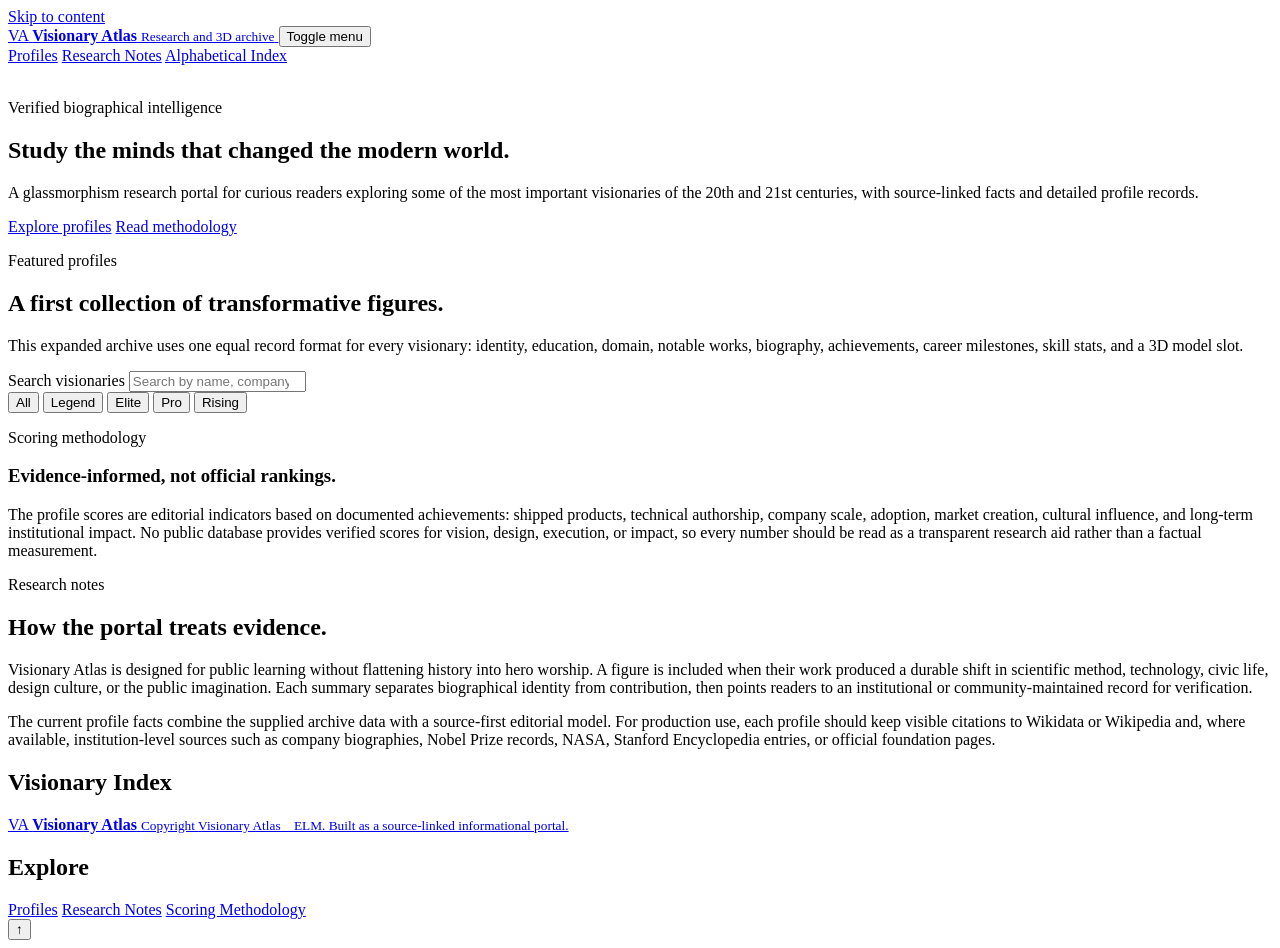
==== index.html @ 813442f9 "Create index.html" ====
<!DOCTYPE html>
<html lang="en">
<head>
  <meta charset="UTF-8">
  <meta name="viewport" content="width=device-width, initial-scale=1.0">
  <title>Visionary Atlas | 20th and 21st Century Visionaries</title>
  <meta
    name="description"
    content="Visionary Atlas is a modern research portal with verified profiles, source links, and 3D model support for influential visionaries of the 20th and 21st centuries."
  >
  <meta name="keywords" content="visionaries, history, research portal, 3D models, GLB, GLTF, Wikipedia, Wikidata, Nobel Prize">
  <meta property="og:title" content="Visionary Atlas">
  <meta property="og:description" content="A premium, source-linked portal for studying modern visionaries through concise research profiles and verified records.">
  <meta property="og:type" content="website">
  <meta name="theme-color" content="#09111f">
  <link rel="preconnect" href="https://fonts.googleapis.com">
  <link rel="preconnect" href="https://fonts.gstatic.com" crossorigin>
  <link href="https://fonts.googleapis.com/css2?family=Inter:wght@400;500;600;700;800&family=Newsreader:opsz,wght@6..72,500;6..72,650&display=swap" rel="stylesheet">
  <link rel="stylesheet" href="styles.css">
  <script type="module" src="https://unpkg.com/@google/model-viewer/dist/model-viewer.min.js"></script>
</head>
<body>
  <a class="skip-link" href="#main-content">Skip to content</a>

  <header class="site-header" id="top">
    <nav class="nav-shell" aria-label="Primary navigation">
      <a class="brand" href="#top" aria-label="Visionary Atlas home">
        <span class="brand-mark" aria-hidden="true">VA</span>
        <span>
          <strong>Visionary Atlas</strong>
          <small>Research and 3D archive</small>
        </span>
      </a>

      <button class="menu-toggle" type="button" aria-expanded="false" aria-controls="primary-menu">
        <span class="menu-toggle__bar"></span>
        <span class="menu-toggle__bar"></span>
        <span class="sr-only">Toggle menu</span>
      </button>

      <div class="primary-menu" id="primary-menu">
        <a href="#profiles">Profiles</a>
        <a href="#research">Research Notes</a>
        <a href="#visionary-index">Alphabetical Index</a>
      </div>
    </nav>
  </header>

  <main id="main-content">
    <section class="hero section-pad" aria-labelledby="hero-title">
      <div class="hero__media" aria-hidden="true">
        <div class="hero-orbit hero-orbit--one"></div>
        <div class="hero-orbit hero-orbit--two"></div>
        <div class="hero-panel">
          <div class="scan-grid"></div>
          <img src="https://commons.wikimedia.org/wiki/Special:FilePath/Albert_Einstein_Head.jpg?width=900" alt="">
        </div>
      </div>

      <div class="hero__content">
        <p class="eyebrow">Verified biographical intelligence</p>
        <h1 id="hero-title">Study the minds that changed the modern world.</h1>
        <p class="hero-lede">
          A glassmorphism research portal for curious readers exploring some of the most important visionaries of the 20th and 21st centuries, with source-linked facts and detailed profile records.
        </p>
        <div class="hero-actions">
          <a class="button button--primary" href="#profiles">Explore profiles</a>
          <a class="button button--ghost" href="#research">Read methodology</a>
        </div>
      </div>

      <!--<dl class="hero-stats" aria-label="Portal highlights">
        <div>
          <dt data-count="50">0</dt>
          <dd>curated profiles</dd>
        </div>
        <div>
          <dt data-count="6">0</dt>
          <dd>source families</dd>
        </div>
        <div>
          <dt>GLB</dt>
          <dd>model support</dd>
        </div>
      </dl>-->
    </section>

    <section class="section-pad" id="profiles" aria-labelledby="profiles-title">
      <div class="section-heading">
        <p class="eyebrow">Featured profiles</p>
        <h2 id="profiles-title">A first collection of transformative figures.</h2>
        <p>
          This expanded archive uses one equal record format for every visionary: identity, education, domain, notable works, biography, achievements, career milestones, skill stats, and a 3D model slot.
        </p>
      </div>

      <div id="score-methodology-title" class="archive-toolbar" aria-label="Profile filters">
        <label class="search-field">
          <span class="sr-only">Search visionaries</span>
          <input id="profile-search" type="search" placeholder="Search by name, company, domain, country, or tags">
        </label>
        <div class="filter-group" aria-label="Tier filter">
          <button class="filter-pill is-active" type="button" data-tier="all">All</button>
          <button class="filter-pill" type="button" data-tier="legend">Legend</button>
          <button class="filter-pill" type="button" data-tier="elite">Elite</button>
          <button class="filter-pill" type="button" data-tier="pro">Pro</button>
          <button class="filter-pill" type="button" data-tier="rising">Rising</button>
        </div>
      </div>

      <aside class="score-methodology" aria-labelledby="score-methodology-title">
        <div>
          <p class="eyebrow">Scoring methodology</p>
          <h3 >Evidence-informed, not official rankings.</h3>
        </div>
        <p>
          The profile scores are editorial indicators based on documented achievements: shipped products, technical authorship, company scale, adoption, market creation, cultural influence, and long-term institutional impact. No public database provides verified scores for vision, design, execution, or impact, so every number should be read as a transparent research aid rather than a factual measurement.
        </p>
      </aside>

      <div class="profile-grid" id="profile-grid" aria-live="polite"></div>

      <div class="profile-dialog" id="profile-dialog" role="dialog" aria-modal="true" aria-labelledby="dialog-title" hidden>
        <button class="dialog-close" type="button" aria-label="Close profile details">&times;</button>
        <div class="dialog-content" id="dialog-content"></div>
      </div>

      <template id="profile-card-template">
        <article class="profile-card">
          <div class="model-frame">
            <model-viewer camera-controls auto-rotate shadow-intensity="0.8"></model-viewer>
            <div class="model-fallback model-fallback--generated" aria-hidden="true"></div>
          </div>
          <div class="profile-card__body">
            <div class="profile-card__topline">
              <span class="profile-flag"></span>
              <span class="profile-tier"></span>
              <span class="profile-rating"></span>
            </div>
            <p class="profile-meta"></p>
            <h3></h3>
            <p class="profile-summary"></p>
            <dl class="mini-facts"></dl>
            <button class="details-button" type="button">View full record</button>
          </div>
        </article>
      </template>

      <p class="empty-state" id="empty-state" hidden>No matching visionaries found.</p>
      </div>
    </section>

    <section class="section-pad article-band" id="research" aria-labelledby="research-title">
      <article class="research-article">
        <p class="eyebrow">Research notes</p>
        <h2 id="research-title">How the portal treats evidence.</h2>
        <p>
          Visionary Atlas is designed for public learning without flattening history into hero worship. A figure is included when their work produced a durable shift in scientific method, technology, civic life, design culture, or the public imagination. Each summary separates biographical identity from contribution, then points readers to an institutional or community-maintained record for verification.
        </p>
        <p>
          The current profile facts combine the supplied archive data with a source-first editorial model. For production use, each profile should keep visible citations to Wikidata or Wikipedia and, where available, institution-level sources such as company biographies, Nobel Prize records, NASA, Stanford Encyclopedia entries, or official foundation pages.
        </p>
        
      </article>
    </section>
  </main>

  <footer class="site-footer">
    <div class="footer-index" id="visionary-index" aria-labelledby="footer-index-title">
      <h2 id="footer-index-title">Visionary Index</h2>
      <div class="footer-visionary-links" id="footer-visionary-links"></div>
    </div>
    <div class="footer-bottom">
      <div class="footer-about">
        <a class="brand brand--footer" href="#top" aria-label="Visionary Atlas home">
          <span class="brand-mark" aria-hidden="true">VA</span>
          <span>
            <strong>Visionary Atlas</strong>
            <small>Copyright <span id="year"></span> Visionary Atlas _ ELM. Built as a source-linked informational portal.</small>
          </span>
        </a>
      </div>
      <div class="footer-links" aria-label="Footer quick links">
        <h2>Explore</h2>
        <a href="#profiles">Profiles</a>
        <a href="#research">Research Notes</a>
        <a href="#score-methodology-title">Scoring Methodology</a>
      </div>
      <button class="back-to-top" type="button" aria-label="Back to top">&uarr;</button>
    </div>
  </footer>

  <script src="script.js?v=footer-index-3"></script>
</body>
</html>
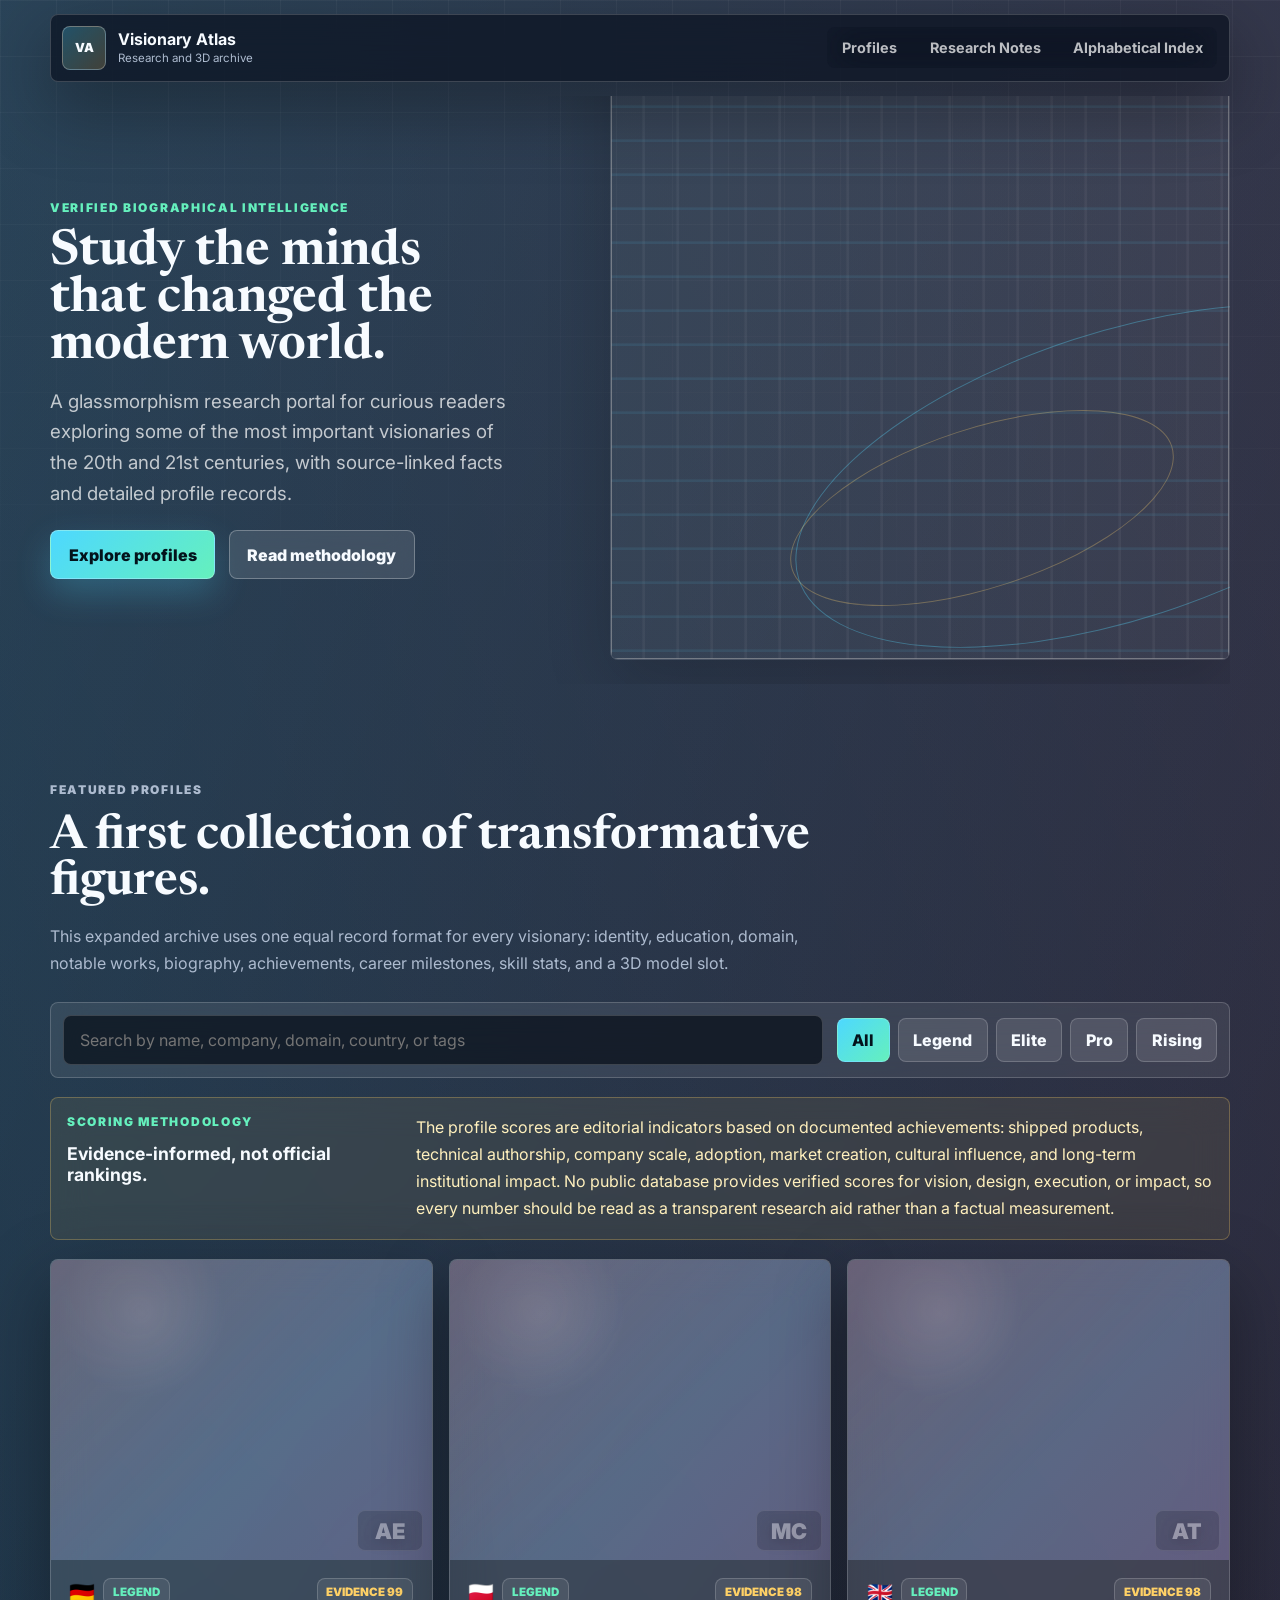
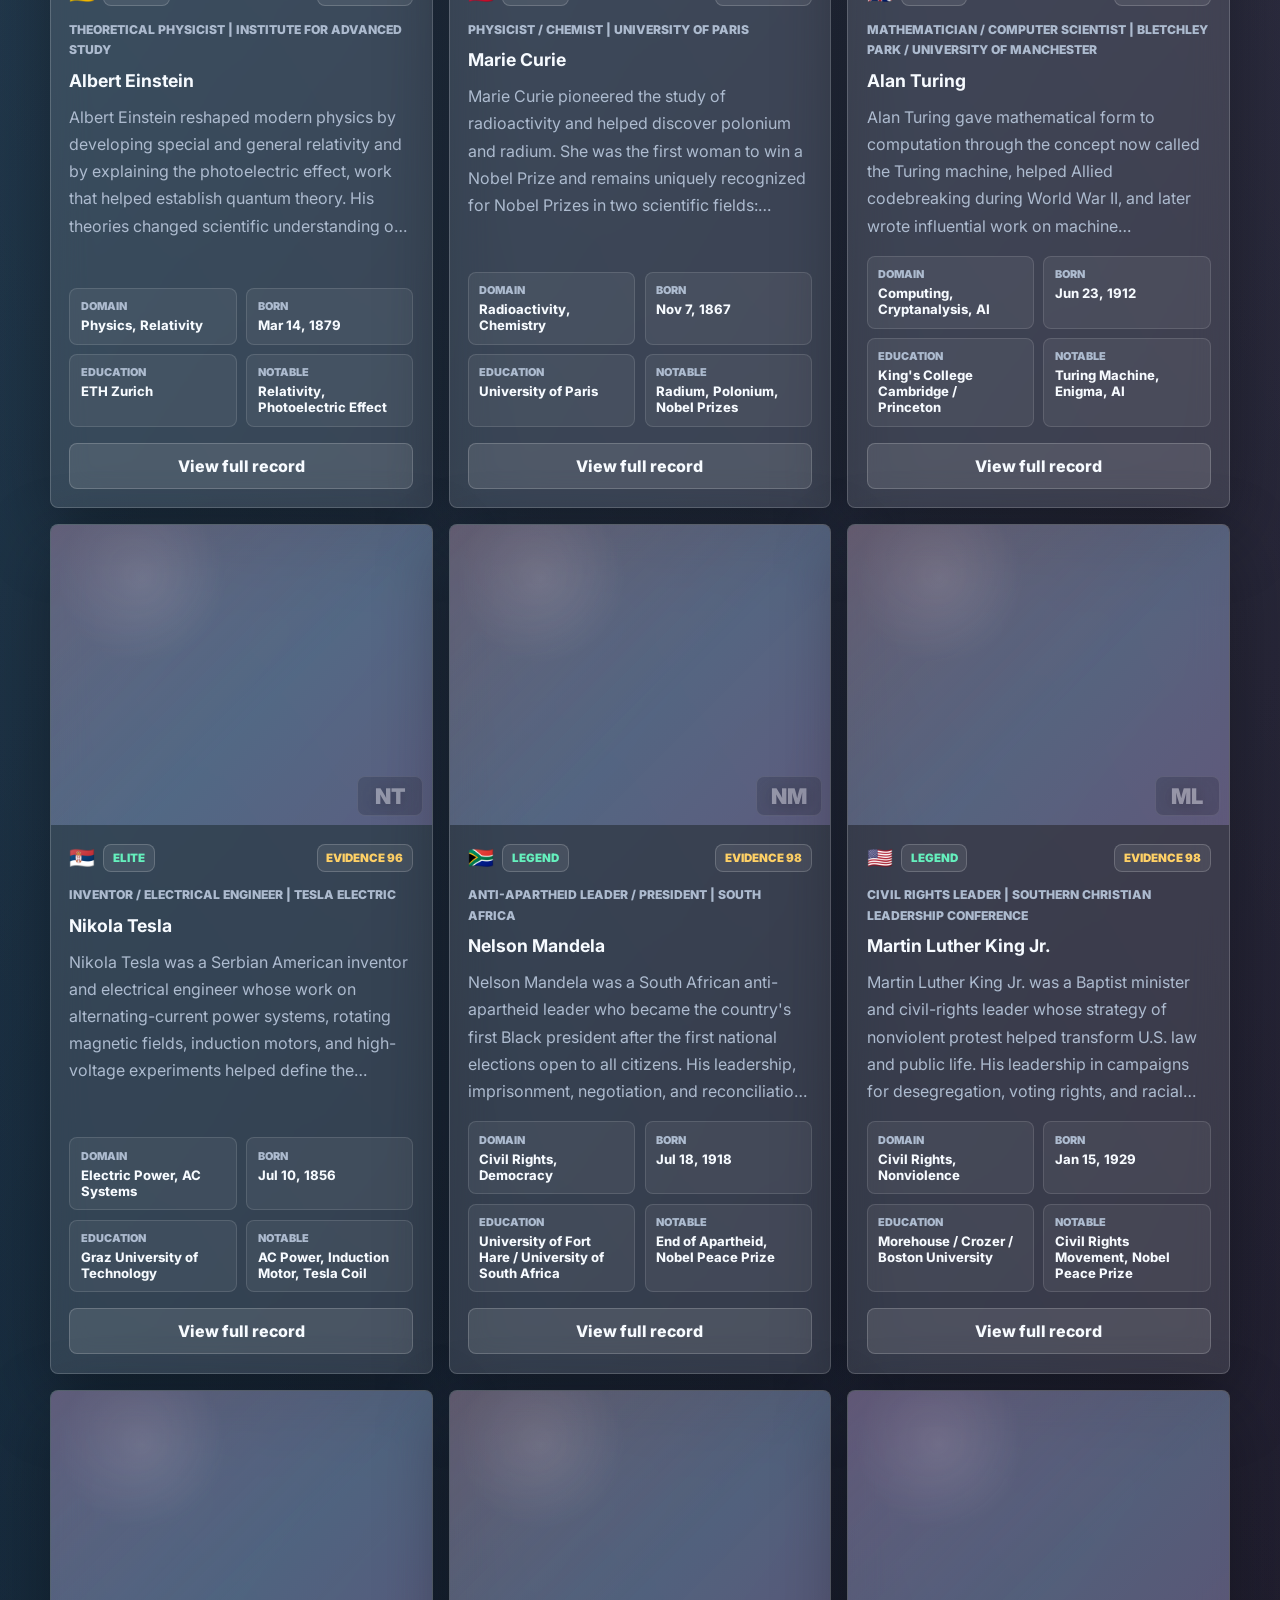
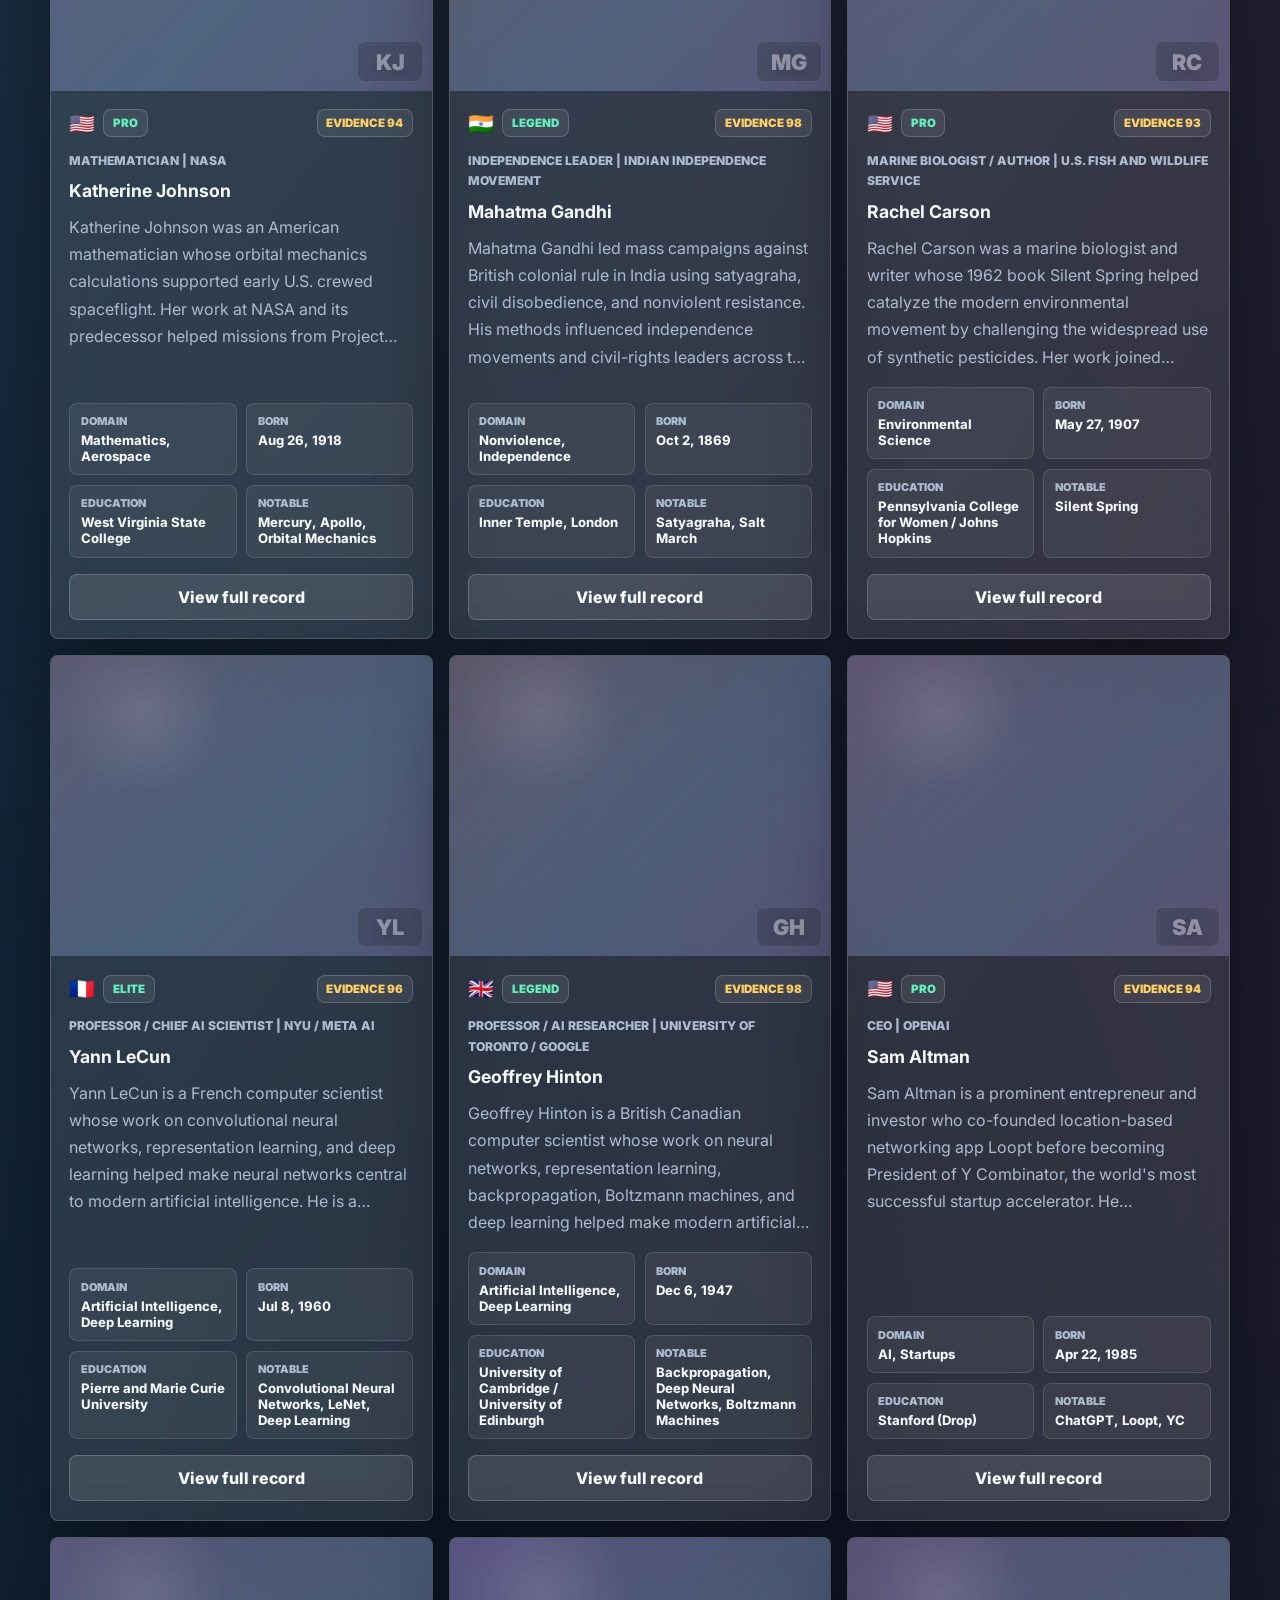
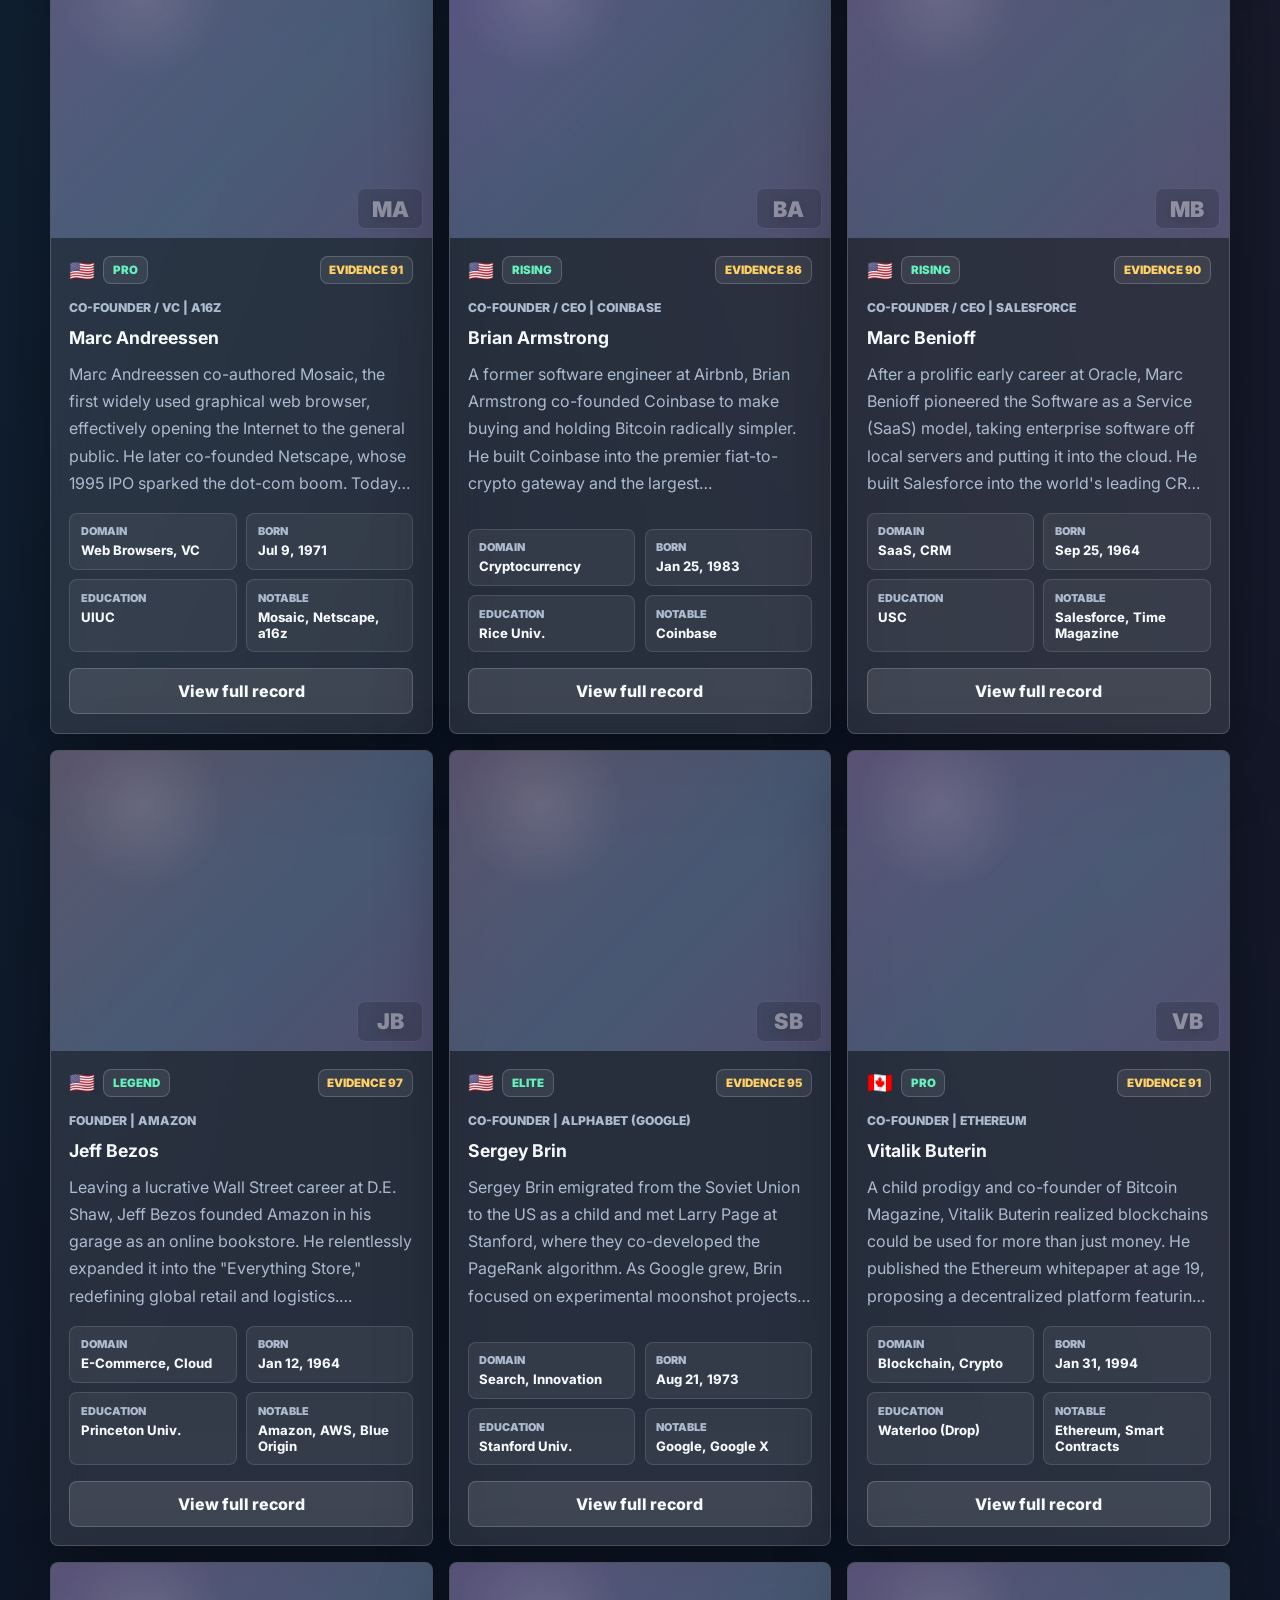
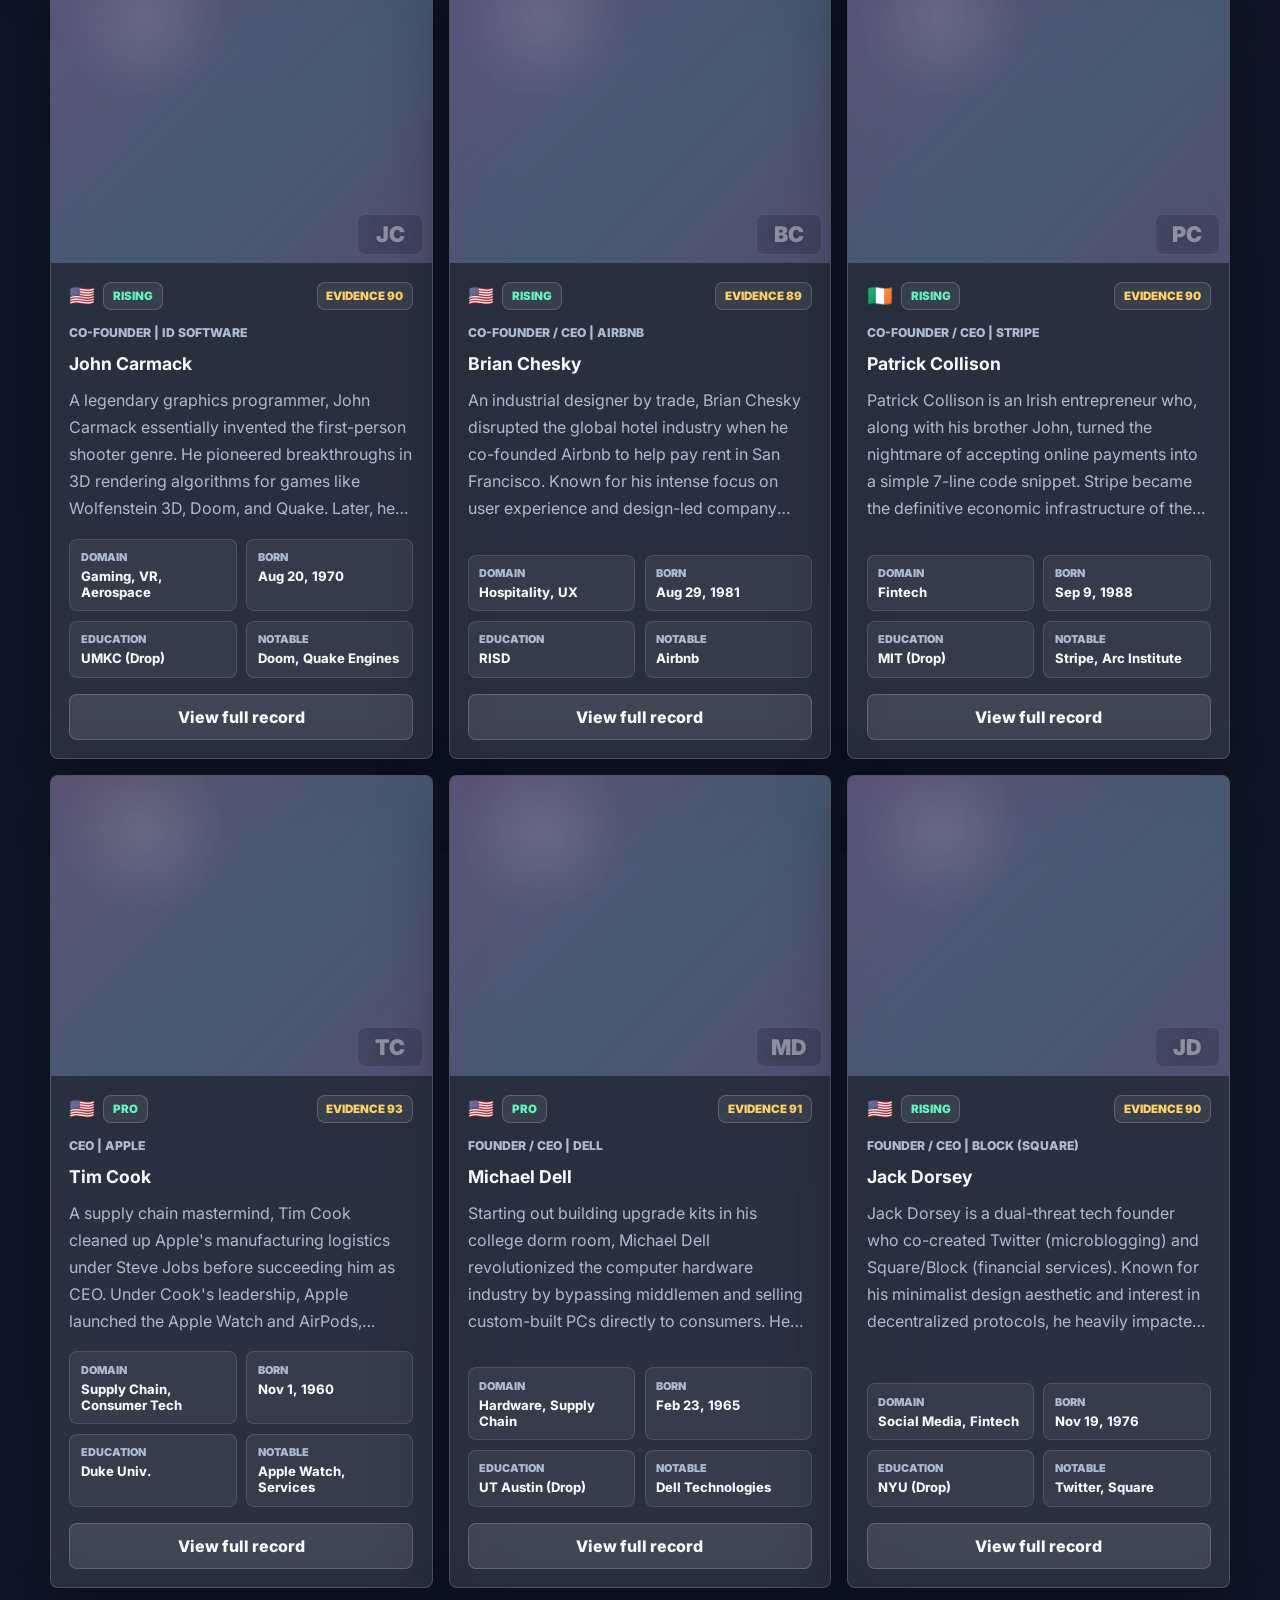
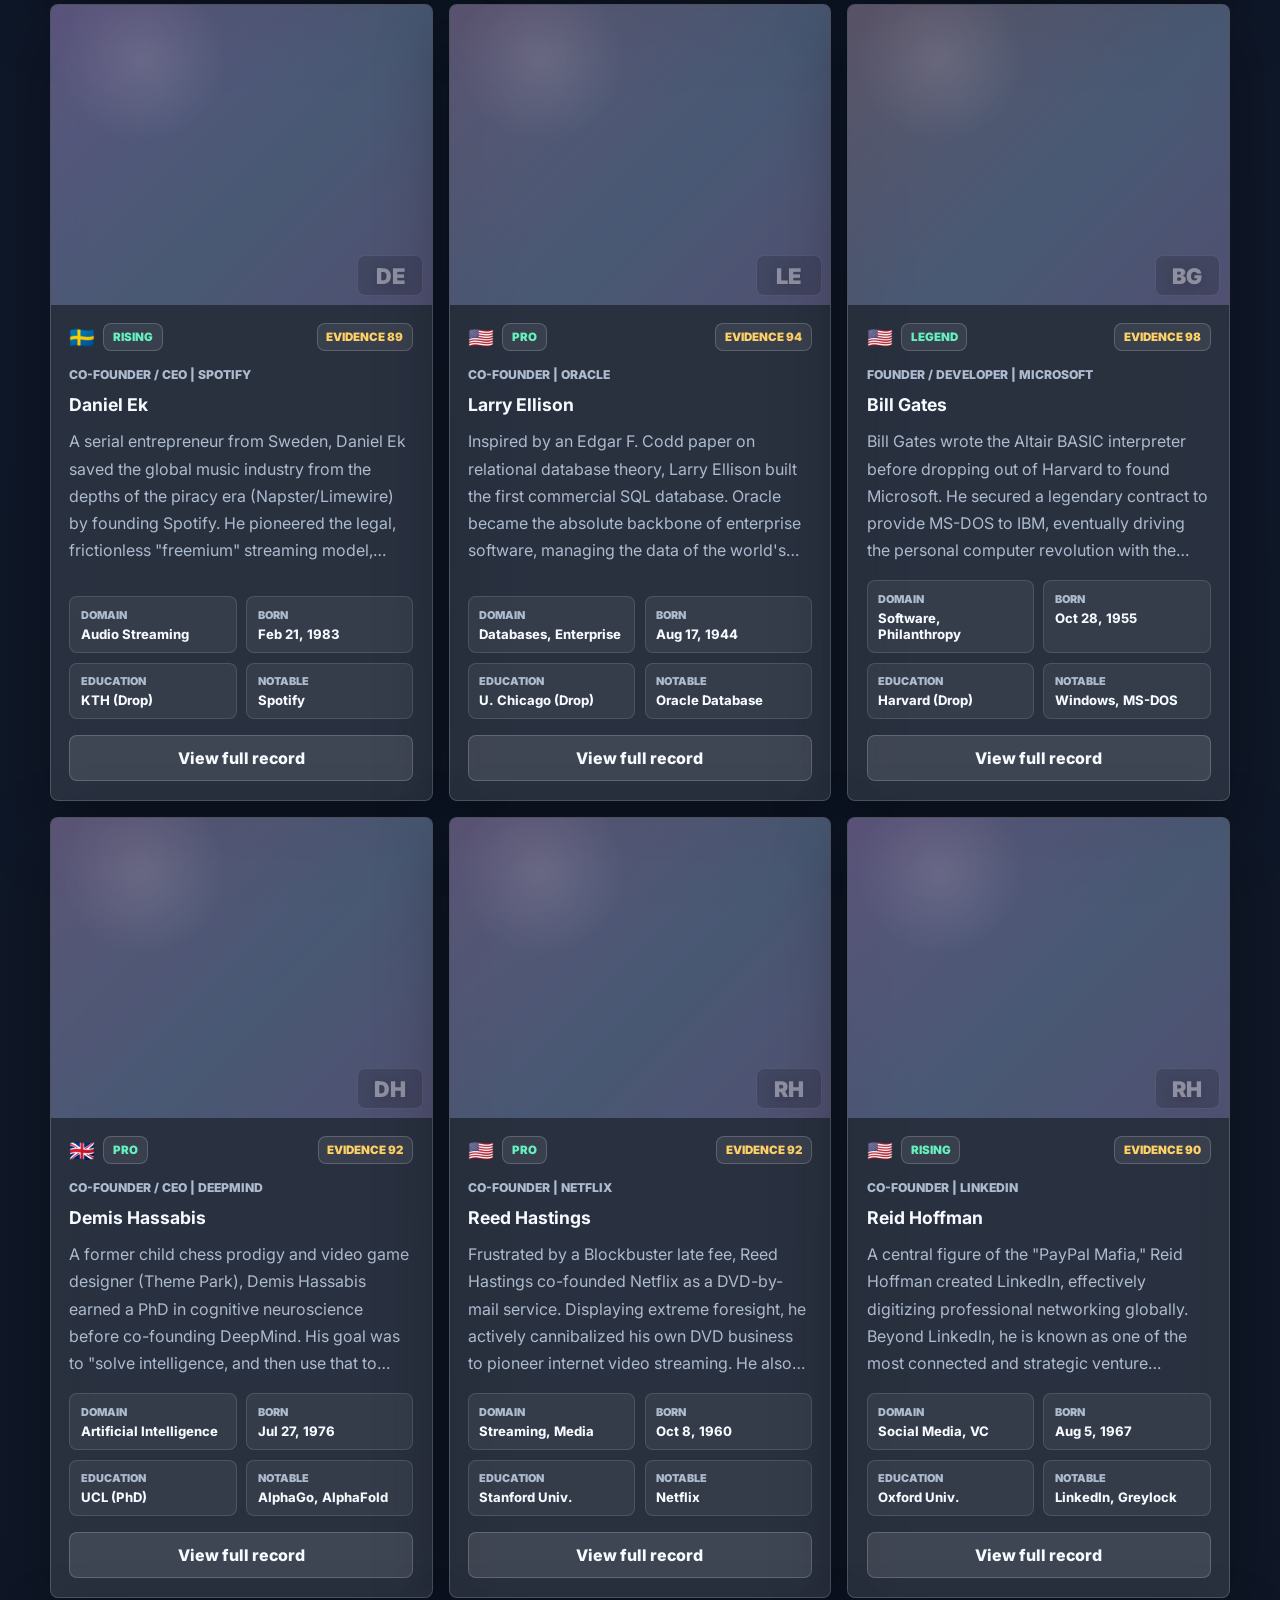
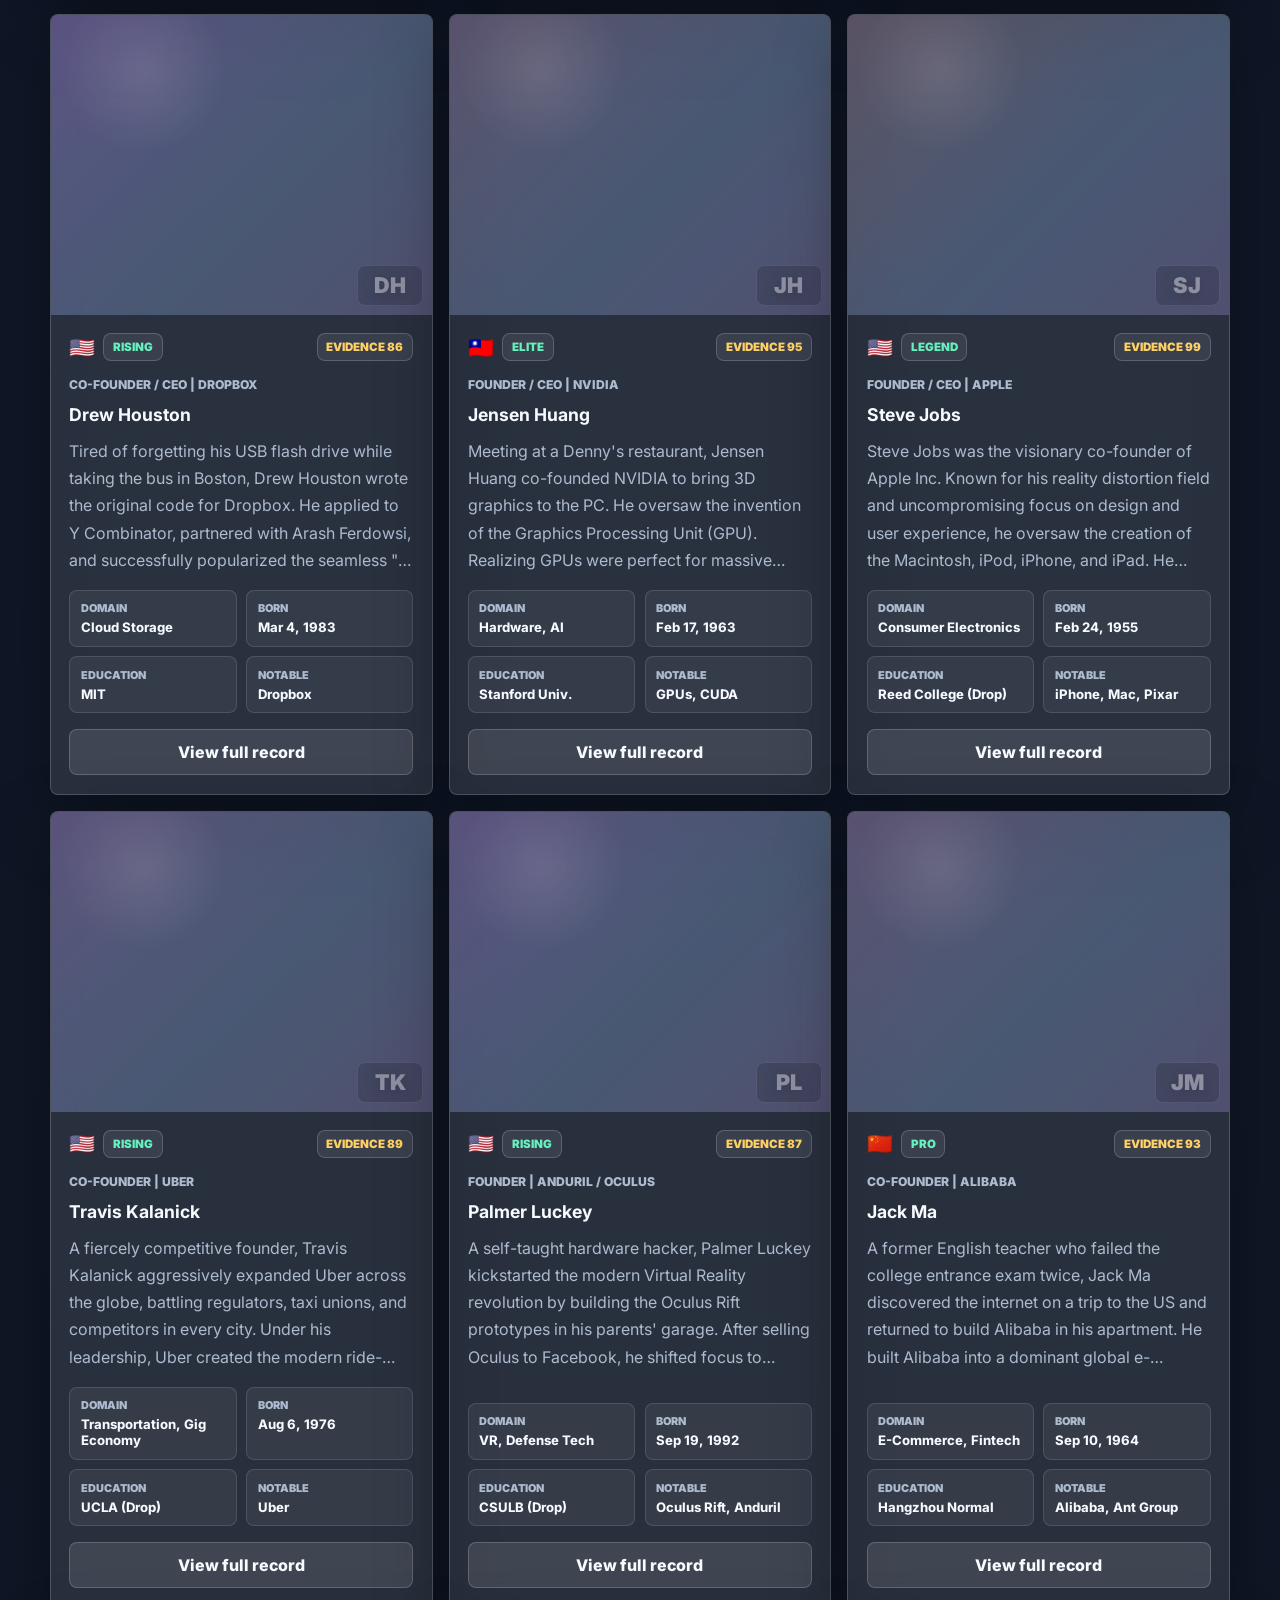
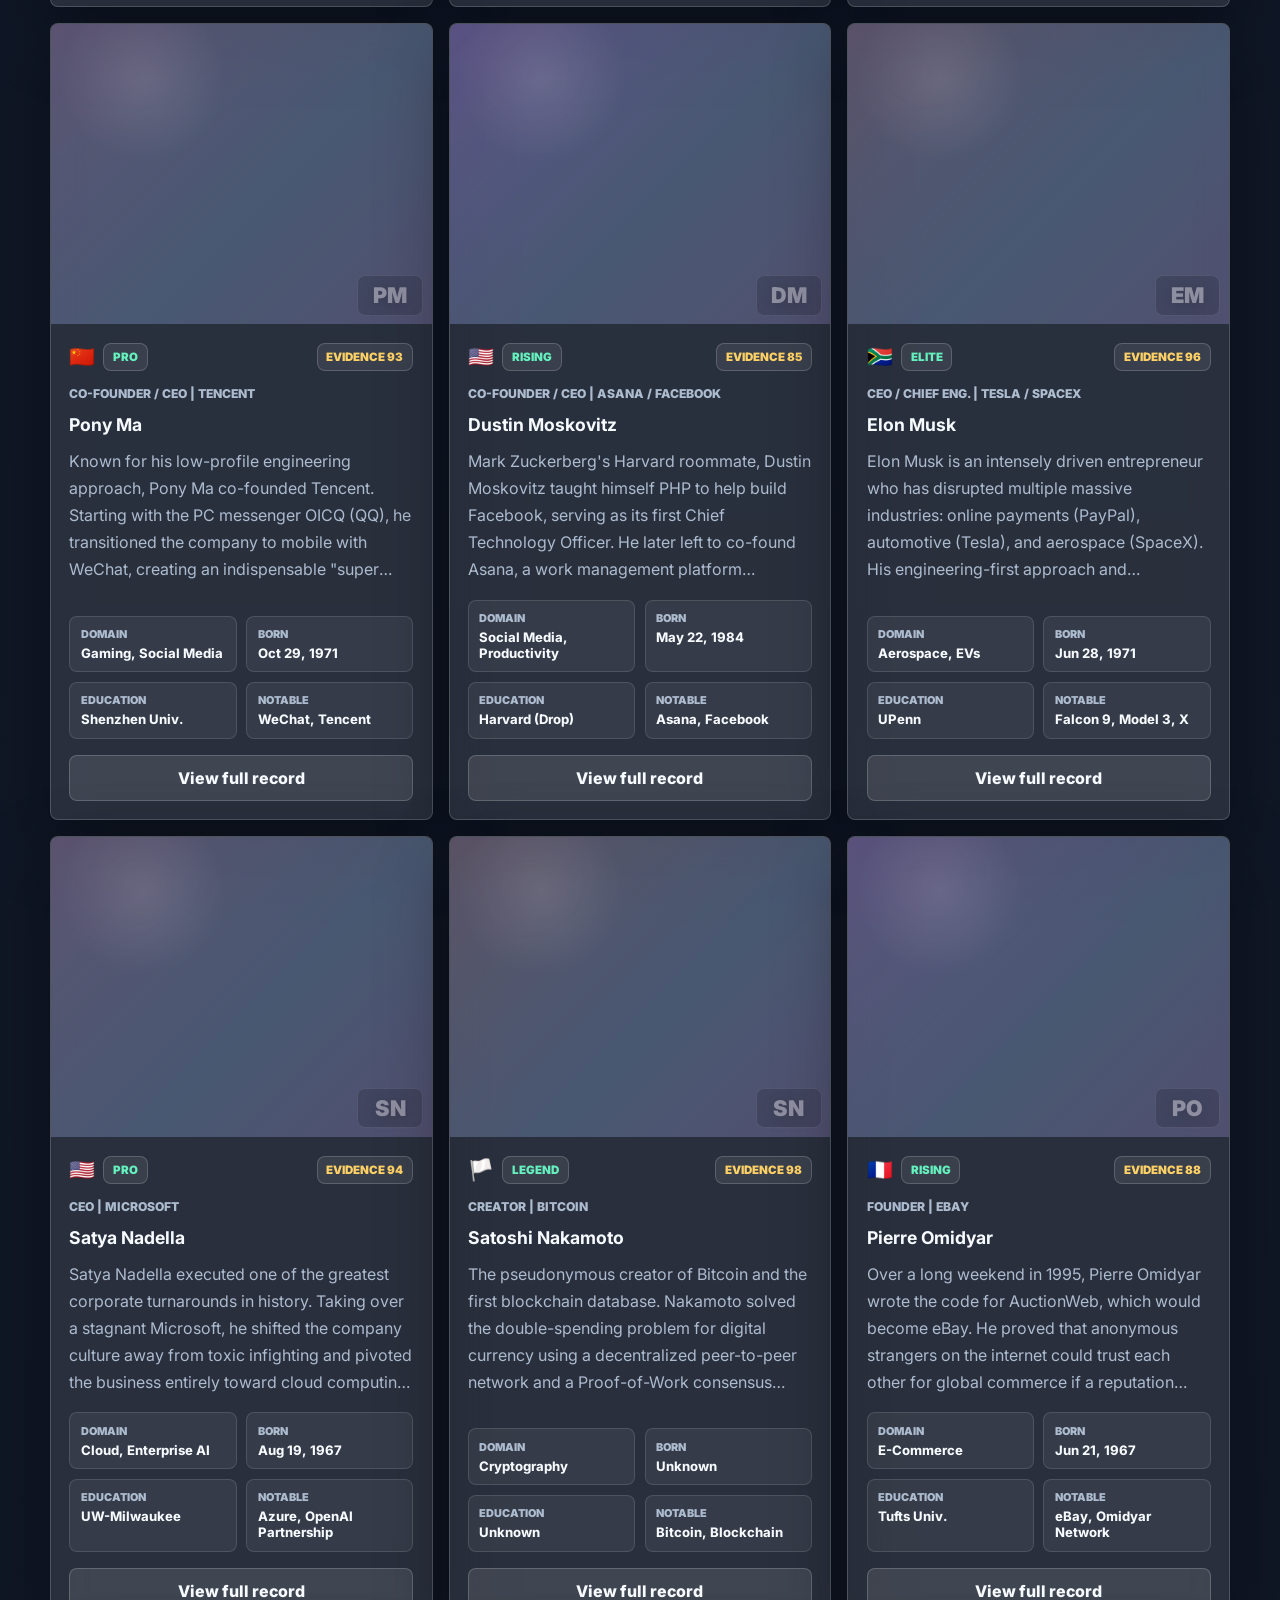
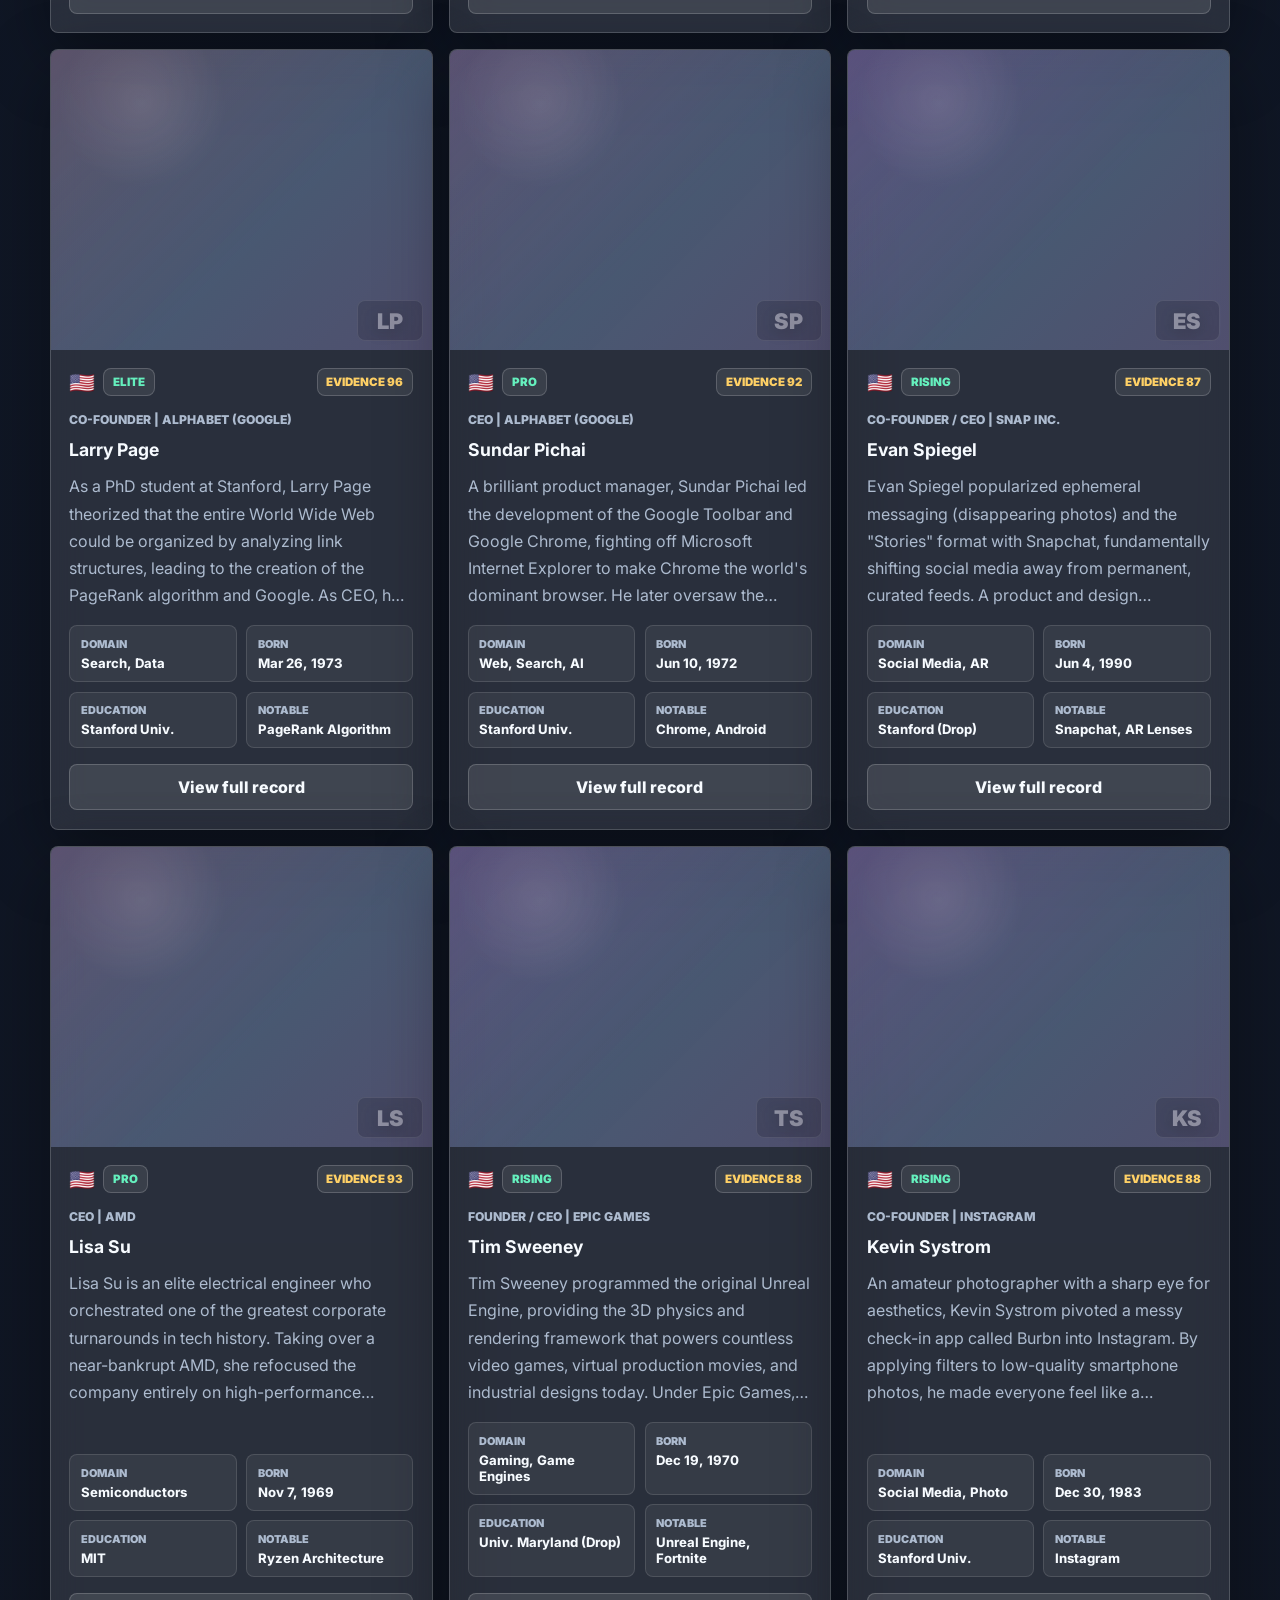
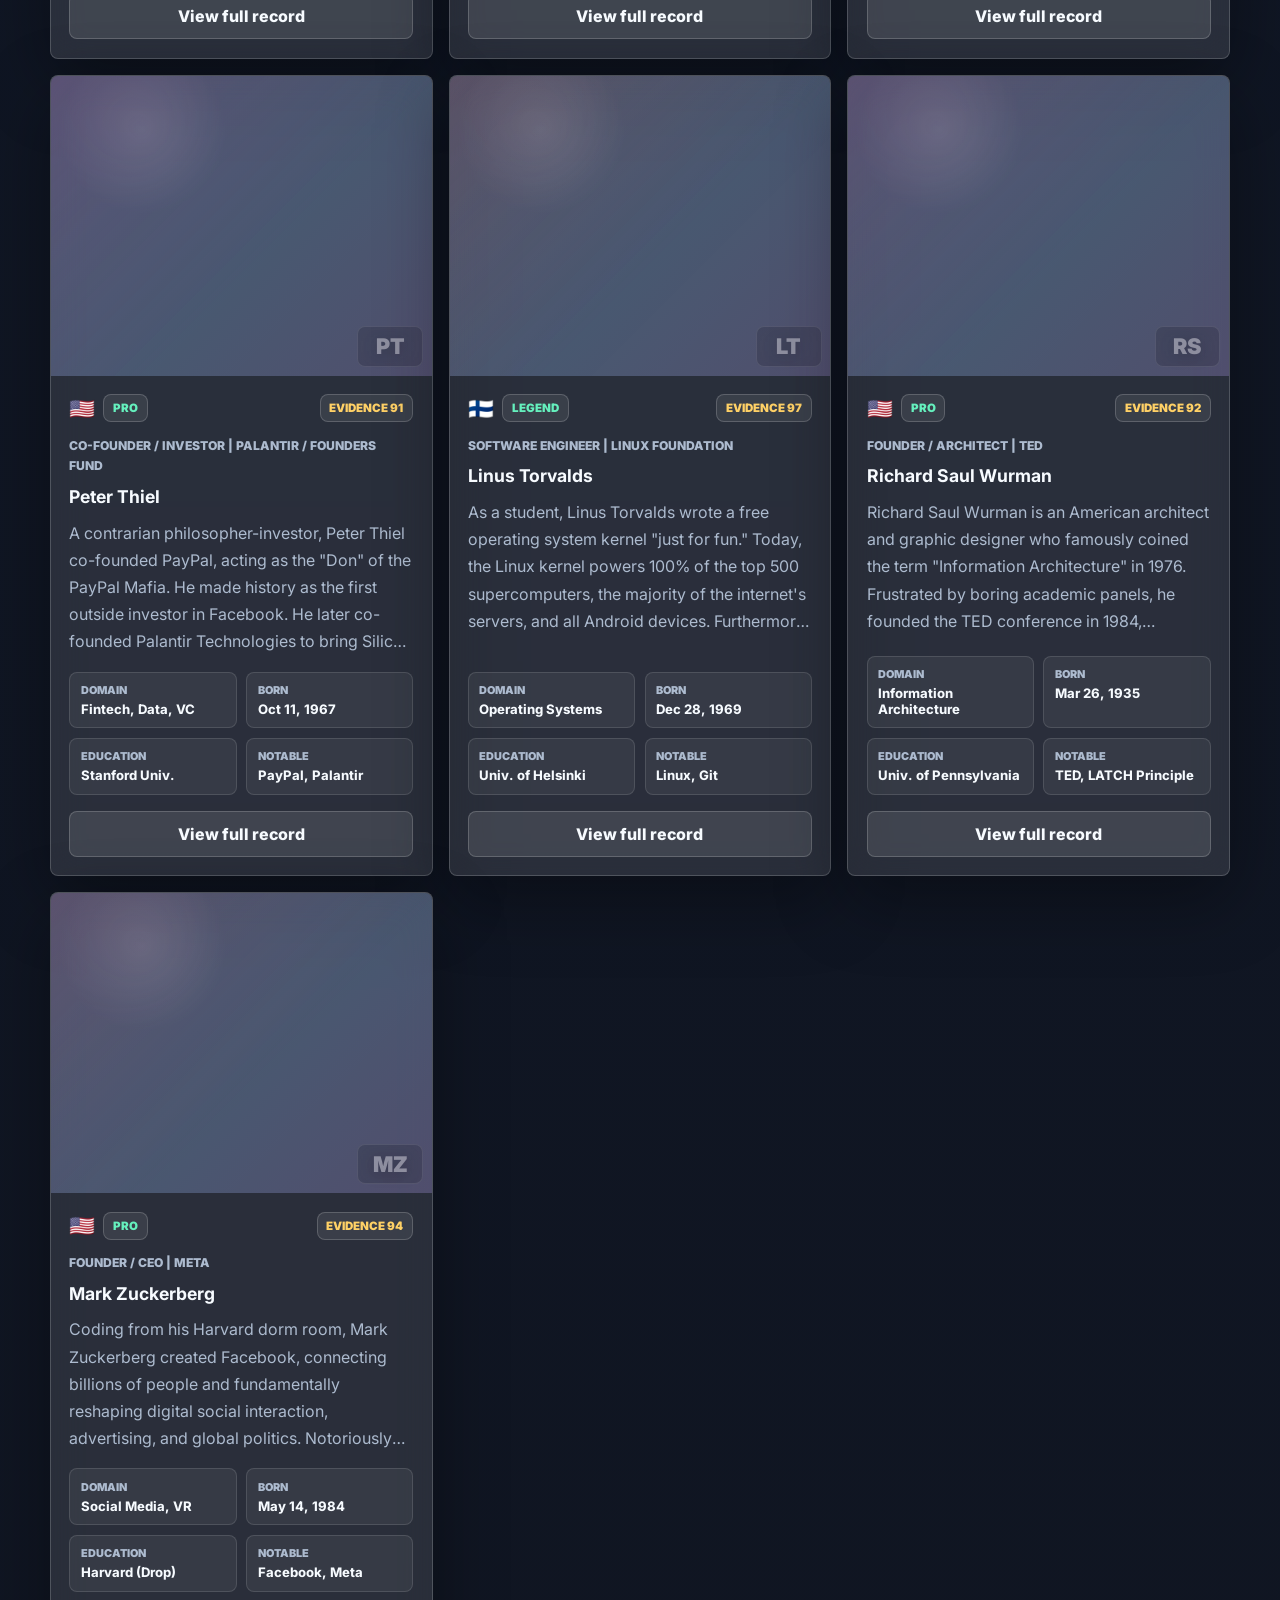
==== commit 3a4c9d2e: "Update index.html" ====
--- a/index.html
+++ b/index.html
@@ -16,7 +16,8 @@
   <link rel="preconnect" href="https://fonts.googleapis.com">
   <link rel="preconnect" href="https://fonts.gstatic.com" crossorigin>
   <link href="https://fonts.googleapis.com/css2?family=Inter:wght@400;500;600;700;800&family=Newsreader:opsz,wght@6..72,500;6..72,650&display=swap" rel="stylesheet">
-  <link rel="stylesheet" href="styles.css">
+  <!-- GitHub Pages is case-sensitive: this file must be named exactly styles.css in the repository root. -->
+  <link rel="stylesheet" href="./styles.css">
   <script type="module" src="https://unpkg.com/@google/model-viewer/dist/model-viewer.min.js"></script>
 </head>
 <body>
@@ -94,7 +95,7 @@
         </p>
       </div>
 
-      <div id="score-methodology-title" class="archive-toolbar" aria-label="Profile filters">
+      <div id="profile-filters" class="archive-toolbar" aria-label="Profile filters">
         <label class="search-field">
           <span class="sr-only">Search visionaries</span>
           <input id="profile-search" type="search" placeholder="Search by name, company, domain, country, or tags">
@@ -111,7 +112,7 @@
       <aside class="score-methodology" aria-labelledby="score-methodology-title">
         <div>
           <p class="eyebrow">Scoring methodology</p>
-          <h3 >Evidence-informed, not official rankings.</h3>
+          <h3 id="score-methodology-title">Evidence-informed, not official rankings.</h3>
         </div>
         <p>
           The profile scores are editorial indicators based on documented achievements: shipped products, technical authorship, company scale, adoption, market creation, cultural influence, and long-term institutional impact. No public database provides verified scores for vision, design, execution, or impact, so every number should be read as a transparent research aid rather than a factual measurement.
@@ -147,7 +148,6 @@
       </template>
 
       <p class="empty-state" id="empty-state" hidden>No matching visionaries found.</p>
-      </div>
     </section>
 
     <section class="section-pad article-band" id="research" aria-labelledby="research-title">
@@ -190,6 +190,7 @@
     </div>
   </footer>
 
-  <script src="script.js?v=footer-index-3"></script>
+  <!-- GitHub Pages is case-sensitive: this file must be named exactly script.js in the repository root. -->
+  <script src="./script.js?v=footer-index-4" defer></script>
 </body>
 </html>
--- a/styles.css
+++ b/styles.css
@@ -0,0 +1,1406 @@
+:root {
+  color-scheme: dark;
+  --bg: #09111f;
+  --bg-2: #101a2b;
+  --text: #f7fbff;
+  --muted: #adbbcf;
+  --soft: rgba(255, 255, 255, 0.72);
+  --glass: rgba(255, 255, 255, 0.11);
+  --glass-strong: rgba(255, 255, 255, 0.17);
+  --line: rgba(255, 255, 255, 0.18);
+  --line-strong: rgba(255, 255, 255, 0.28);
+  --cyan: #4dd8ff;
+  --mint: #65f0bd;
+  --gold: #ffd166;
+  --rose: #ff6f91;
+  --violet: #a98bff;
+  --shadow: 0 24px 70px rgba(0, 0, 0, 0.34);
+  --radius: 8px;
+  --max: 1180px;
+}
+
+*,
+*::before,
+*::after {
+  box-sizing: border-box;
+}
+
+html {
+  scroll-behavior: smooth;
+}
+
+body {
+  margin: 0;
+  min-height: 100vh;
+  font-family: "Inter", "Segoe UI", sans-serif;
+  color: var(--text);
+  background:
+    linear-gradient(115deg, rgba(77, 216, 255, 0.22), transparent 32%),
+    linear-gradient(245deg, rgba(255, 111, 145, 0.16), transparent 34%),
+    linear-gradient(180deg, var(--bg) 0%, #0f1829 46%, #101521 100%);
+}
+
+body::before {
+  content: "";
+  position: fixed;
+  inset: 0;
+  pointer-events: none;
+  background-image:
+    linear-gradient(rgba(255, 255, 255, 0.04) 1px, transparent 1px),
+    linear-gradient(90deg, rgba(255, 255, 255, 0.04) 1px, transparent 1px);
+  background-size: 56px 56px;
+  mask-image: linear-gradient(to bottom, black, transparent 78%);
+}
+
+img {
+  display: block;
+  max-width: 100%;
+}
+
+a {
+  color: inherit;
+}
+
+code {
+  color: #dff9ff;
+  font-size: 0.95em;
+}
+
+.sr-only {
+  position: absolute;
+  width: 1px;
+  height: 1px;
+  padding: 0;
+  margin: -1px;
+  overflow: hidden;
+  clip: rect(0, 0, 0, 0);
+  white-space: nowrap;
+  border: 0;
+}
+
+.skip-link {
+  position: absolute;
+  left: 1rem;
+  top: -5rem;
+  z-index: 100;
+  padding: 0.75rem 1rem;
+  border-radius: var(--radius);
+  background: var(--text);
+  color: var(--bg);
+  font-weight: 800;
+}
+
+.skip-link:focus {
+  top: 1rem;
+}
+
+.site-header {
+  position: sticky;
+  top: 0;
+  z-index: 50;
+  padding: 0.85rem 1rem;
+}
+
+.nav-shell {
+  width: min(var(--max), calc(100vw - 2rem));
+  margin: 0 auto;
+  min-height: 68px;
+  display: flex;
+  align-items: center;
+  justify-content: space-between;
+  gap: 1rem;
+  padding: 0.7rem;
+  border: 1px solid var(--line);
+  border-radius: var(--radius);
+  background: rgba(9, 17, 31, 0.7);
+  backdrop-filter: blur(22px);
+  box-shadow: var(--shadow);
+}
+
+.brand {
+  display: inline-flex;
+  align-items: center;
+  gap: 0.75rem;
+  color: var(--text);
+  text-decoration: none;
+}
+
+.brand-mark {
+  width: 44px;
+  aspect-ratio: 1;
+  display: grid;
+  place-items: center;
+  border: 1px solid var(--line-strong);
+  border-radius: var(--radius);
+  background: linear-gradient(135deg, rgba(77, 216, 255, 0.28), rgba(255, 209, 102, 0.2));
+  font-size: 0.78rem;
+  font-weight: 900;
+}
+
+.brand strong,
+.brand small {
+  display: block;
+}
+
+.brand strong {
+  line-height: 1.05;
+}
+
+.brand small {
+  margin-top: 0.2rem;
+  color: var(--muted);
+  font-size: 0.72rem;
+}
+
+.primary-menu {
+  position: fixed;
+  top: 92px;
+  right: 1rem;
+  left: 1rem;
+  display: grid;
+  gap: 0.35rem;
+  padding: 0.75rem;
+  border: 1px solid var(--line);
+  border-radius: var(--radius);
+  background: rgba(9, 17, 31, 0.92);
+  backdrop-filter: blur(20px);
+  box-shadow: var(--shadow);
+  transform: translateY(-12px);
+  opacity: 0;
+  pointer-events: none;
+  transition: opacity 180ms ease, transform 180ms ease;
+}
+
+.primary-menu.is-open {
+  transform: translateY(0);
+  opacity: 1;
+  pointer-events: auto;
+}
+
+.primary-menu a {
+  padding: 0.9rem 0.95rem;
+  border-radius: var(--radius);
+  color: var(--soft);
+  text-decoration: none;
+  font-weight: 700;
+}
+
+.primary-menu a:hover,
+.primary-menu a:focus-visible,
+.primary-menu a.is-active {
+  background: var(--glass);
+  color: var(--text);
+}
+
+.menu-toggle {
+  width: 46px;
+  aspect-ratio: 1;
+  display: grid;
+  place-items: center;
+  gap: 0;
+  border: 1px solid var(--line);
+  border-radius: var(--radius);
+  color: var(--text);
+  background: var(--glass);
+  cursor: pointer;
+}
+
+.menu-toggle__bar {
+  width: 20px;
+  height: 2px;
+  border-radius: 99px;
+  background: currentColor;
+  transition: transform 180ms ease;
+}
+
+.menu-toggle[aria-expanded="true"] .menu-toggle__bar:first-child {
+  transform: translateY(4px) rotate(45deg);
+}
+
+.menu-toggle[aria-expanded="true"] .menu-toggle__bar:nth-child(2) {
+  transform: translateY(-4px) rotate(-45deg);
+}
+
+.section-pad {
+  width: min(var(--max), calc(100vw - 2rem));
+  margin: 0 auto;
+  padding: 4.5rem 0;
+}
+
+.hero {
+  position: relative;
+  min-height: calc(76svh - 96px);
+  display: grid;
+  align-content: center;
+  align-items: center;
+  gap: 2rem;
+  padding-top: 2rem;
+  padding-bottom: 2.25rem;
+}
+
+.hero__content {
+  position: relative;
+  z-index: 2;
+  max-width: 760px;
+}
+
+.eyebrow {
+  margin: 0 0 0.9rem;
+  color: var(--mint);
+  font-size: 0.75rem;
+  font-weight: 900;
+  letter-spacing: 0.14em;
+  text-transform: uppercase;
+}
+
+h1,
+h2,
+h3,
+p {
+  overflow-wrap: anywhere;
+}
+
+h1,
+h2 {
+  margin: 0;
+  font-family: "Newsreader", Georgia, serif;
+  font-weight: 650;
+  letter-spacing: 0;
+}
+
+h1 {
+  max-width: 15ch;
+  font-size: clamp(2.8rem, 6vw, 3.1rem);
+  line-height: 0.95;
+}
+
+h2 {
+  font-size: clamp(2.15rem, 7vw, 3rem);
+  line-height: 0.96;
+}
+
+h3 {
+  margin: 0;
+  font-size: 1.1rem;
+  line-height: 1.2;
+}
+
+.hero-lede {
+  max-width: 470px;
+  margin: 1rem 0 0;
+  color: var(--soft);
+  font-size: clamp(1rem, 2.2vw, 1.17rem);
+  line-height: 1.65;
+}
+
+.hero-actions {
+  display: flex;
+  flex-wrap: wrap;
+  gap: 0.85rem;
+  margin-top: 1.25rem;
+}
+
+.button {
+  min-height: 48px;
+  display: inline-flex;
+  align-items: center;
+  justify-content: center;
+  padding: 0.85rem 1.1rem;
+  border: 1px solid var(--line-strong);
+  border-radius: var(--radius);
+  text-decoration: none;
+  font-weight: 850;
+}
+
+.button--primary {
+  color: #03131c;
+  background: linear-gradient(135deg, var(--cyan), var(--mint));
+  box-shadow: 0 14px 34px rgba(77, 216, 255, 0.24);
+}
+
+.button--ghost {
+  background: var(--glass);
+  color: var(--text);
+  backdrop-filter: blur(12px);
+}
+
+.hero__media {
+  position: absolute;
+  inset: 0;
+  display: grid;
+  place-items: end;
+  overflow: hidden;
+  pointer-events: none;
+}
+
+.hero-panel {
+  position: relative;
+  width: min(620px, 78vw);
+  aspect-ratio: 0.82;
+  margin: 0 0 1.5rem auto;
+  overflow: hidden;
+  border: 1px solid var(--line);
+  border-radius: var(--radius);
+  background: var(--glass);
+  box-shadow: var(--shadow);
+  opacity: 0.48;
+}
+
+.hero-panel img {
+  width: 100%;
+  height: 100%;
+  object-fit: cover;
+  filter: saturate(0.92) contrast(1.08);
+}
+
+.scan-grid {
+  position: absolute;
+  inset: 0;
+  z-index: 2;
+  background:
+    linear-gradient(transparent 92%, rgba(77, 216, 255, 0.2) 93%),
+    linear-gradient(90deg, transparent 92%, rgba(255, 255, 255, 0.1) 93%);
+  background-size: 34px 34px;
+  mix-blend-mode: screen;
+}
+
+.hero-orbit {
+  position: absolute;
+  border: 1px solid rgba(77, 216, 255, 0.34);
+  border-radius: 50%;
+  transform: rotate(-18deg);
+}
+
+.hero-orbit--one {
+  right: -14rem;
+  bottom: 4rem;
+  width: 42rem;
+  height: 18rem;
+}
+
+.hero-orbit--two {
+  right: 3rem;
+  bottom: 6rem;
+  width: 25rem;
+  height: 10rem;
+  border-color: rgba(255, 209, 102, 0.3);
+}
+
+.hero-stats {
+  position: relative;
+  z-index: 3;
+  display: grid;
+  grid-template-columns: repeat(3, 1fr);
+  gap: 0.75rem;
+  margin: 0;
+}
+
+.hero-stats div,
+.profile-card,
+.research-article {
+  border: 1px solid var(--line);
+  border-radius: var(--radius);
+  background: var(--glass);
+  backdrop-filter: blur(18px);
+  box-shadow: var(--shadow);
+}
+
+.hero-stats div {
+  min-width: 0;
+  padding: 1rem;
+}
+
+.hero-stats dt {
+  color: var(--gold);
+  font-size: clamp(1.55rem, 7vw, 3rem);
+  font-weight: 900;
+  line-height: 1;
+}
+
+.hero-stats dd {
+  margin: 0.45rem 0 0;
+  color: var(--muted);
+  font-size: 0.82rem;
+}
+
+.section-heading p,
+.profile-card p,
+.research-article p,
+.site-footer p {
+  color: var(--muted);
+  line-height: 1.7;
+}
+
+.section-heading {
+  max-width: 760px;
+  margin-bottom: 1.6rem;
+}
+
+.archive-toolbar {
+  display: grid;
+  gap: 0.9rem;
+  margin: 0 0 1.2rem;
+  padding: 0.75rem;
+  border: 1px solid var(--line);
+  border-radius: var(--radius);
+  background: rgba(255, 255, 255, 0.08);
+  backdrop-filter: blur(18px);
+}
+
+.score-methodology {
+  display: grid;
+  gap: 0.9rem;
+  margin: 0 0 1.2rem;
+  padding: 1rem;
+  border: 1px solid rgba(255, 209, 102, 0.28);
+  border-radius: var(--radius);
+  background: rgba(255, 209, 102, 0.08);
+  backdrop-filter: blur(18px);
+}
+
+.score-methodology h3 {
+  margin: 0;
+}
+
+.score-methodology p:last-child {
+  margin: 0;
+  color: #fff0bd;
+  line-height: 1.7;
+}
+
+.search-field input {
+  width: 100%;
+  min-height: 48px;
+  padding: 0.85rem 1rem;
+  border: 1px solid var(--line);
+  border-radius: var(--radius);
+  color: var(--text);
+  background: rgba(6, 13, 24, 0.7);
+  font: inherit;
+  outline: none;
+}
+
+.search-field input:focus {
+  border-color: rgba(77, 216, 255, 0.7);
+  box-shadow: 0 0 0 3px rgba(77, 216, 255, 0.16);
+}
+
+.filter-group {
+  display: flex;
+  flex-wrap: wrap;
+  gap: 0.5rem;
+}
+
+.filter-pill,
+.details-button,
+.dialog-close {
+  border: 1px solid var(--line);
+  border-radius: var(--radius);
+  color: var(--text);
+  background: var(--glass);
+  font: inherit;
+  font-weight: 800;
+  cursor: pointer;
+}
+
+.filter-pill {
+  min-height: 42px;
+  padding: 0.7rem 0.9rem;
+}
+
+.filter-pill.is-active,
+.details-button:hover,
+.details-button:focus-visible {
+  color: #03131c;
+  background: linear-gradient(135deg, var(--cyan), var(--mint));
+}
+
+.profile-grid {
+  display: grid;
+  gap: 1rem;
+}
+
+.profile-card {
+  display: flex;
+  flex-direction: column;
+  overflow: hidden;
+  scroll-margin-top: 7rem;
+}
+
+.model-frame {
+  position: relative;
+  min-height: 300px;
+  isolation: isolate;
+  background:
+    linear-gradient(135deg, rgba(77, 216, 255, 0.24), rgba(169, 139, 255, 0.2)),
+    rgba(255, 255, 255, 0.05);
+}
+
+model-viewer,
+.model-fallback {
+  width: 100%;
+  height: 300px;
+}
+
+model-viewer {
+  position: relative;
+  z-index: 2;
+  background: transparent;
+}
+
+.model-fallback {
+  position: absolute;
+  inset: 0;
+  z-index: 1;
+  opacity: 0.34;
+}
+
+.model-fallback--generated {
+  display: block;
+  padding: 0;
+  color: rgba(255, 255, 255, 0.72);
+  background:
+    linear-gradient(135deg, hsl(var(--accent-seed) 82% 48% / 0.34), transparent 58%),
+    radial-gradient(circle at 24% 18%, rgba(255, 255, 255, 0.26), transparent 22%),
+    rgba(255, 255, 255, 0.05);
+  font-size: 1.35rem;
+  font-weight: 900;
+  letter-spacing: 0;
+  opacity: 0.55;
+  text-shadow: 0 2px 14px rgba(0, 0, 0, 0.42);
+}
+
+.model-fallback--generated::after {
+  content: attr(data-initials);
+  position: absolute;
+  right: 0.55rem;
+  bottom: 0.55rem;
+  width: 4.1rem;
+  height: 2.55rem;
+  display: grid;
+  place-items: center;
+  border: 1px solid rgba(255, 255, 255, 0.18);
+  border-radius: var(--radius);
+  background: rgba(4, 10, 18, 0.32);
+  backdrop-filter: blur(10px);
+}
+
+.profile-card__body {
+  flex: 1;
+  display: flex;
+  flex-direction: column;
+  padding: 1.15rem;
+}
+
+.profile-card__topline {
+  display: flex;
+  align-items: center;
+  gap: 0.5rem;
+  margin-bottom: 0.85rem;
+}
+
+.profile-flag {
+  font-size: 1.3rem;
+}
+
+.profile-tier,
+.profile-rating {
+  display: inline-flex;
+  align-items: center;
+  min-height: 28px;
+  padding: 0.35rem 0.55rem;
+  border: 1px solid var(--line);
+  border-radius: var(--radius);
+  color: var(--mint);
+  background: rgba(255, 255, 255, 0.08);
+  font-size: 0.72rem;
+  font-weight: 900;
+  text-transform: uppercase;
+}
+
+.profile-rating {
+  margin-left: auto;
+  color: var(--gold);
+}
+
+.profile-meta {
+  margin: 0 0 0.55rem;
+  color: var(--mint);
+  font-size: 0.76rem;
+  font-weight: 850;
+  text-transform: uppercase;
+}
+
+.profile-summary {
+  display: -webkit-box;
+  min-height: 8.4rem;
+  margin: 0.8rem 0 1rem;
+  overflow: hidden;
+  -webkit-box-orient: vertical;
+  -webkit-line-clamp: 5;
+}
+
+.mini-facts {
+  display: grid;
+  grid-template-columns: 1fr 1fr;
+  gap: 0.6rem;
+  margin: auto 0 1rem;
+}
+
+.mini-facts div {
+  min-width: 0;
+  padding: 0.65rem;
+  border: 1px solid rgba(255, 255, 255, 0.12);
+  border-radius: var(--radius);
+  background: rgba(255, 255, 255, 0.06);
+}
+
+.mini-facts dt,
+.fact-list dt {
+  color: var(--muted);
+  font-size: 0.68rem;
+  font-weight: 900;
+  text-transform: uppercase;
+}
+
+.mini-facts dd,
+.fact-list dd {
+  margin: 0.25rem 0 0;
+  color: var(--text);
+  font-size: 0.82rem;
+  font-weight: 750;
+  overflow-wrap: anywhere;
+}
+
+.details-button {
+  width: 100%;
+  min-height: 46px;
+}
+
+.empty-state {
+  padding: 1rem;
+  border: 1px solid var(--line);
+  border-radius: var(--radius);
+  color: var(--muted);
+  background: var(--glass);
+}
+
+.profile-card a,
+.footer-links a {
+  color: #c9f5ff;
+  font-weight: 800;
+  text-decoration-color: rgba(77, 216, 255, 0.48);
+  text-underline-offset: 0.25em;
+}
+
+.profile-dialog {
+  position: fixed;
+  inset: 0.5rem;
+  z-index: 80;
+  width: min(1040px, calc(100vw - 1rem));
+  max-height: min(900px, calc(100svh - 1rem));
+  margin: auto;
+  padding: 0;
+  border: 1px solid var(--line-strong);
+  border-radius: var(--radius);
+  color: var(--text);
+  background: rgba(9, 17, 31, 0.92);
+  backdrop-filter: blur(24px);
+  box-shadow: var(--shadow);
+  overflow: auto;
+}
+
+.profile-dialog[hidden] {
+  display: none;
+}
+
+body:has(.profile-dialog:not([hidden])) {
+  overflow: hidden;
+}
+
+.profile-dialog::before {
+  content: "";
+  position: fixed;
+  inset: -1rem;
+  z-index: -1;
+  background: rgba(2, 6, 12, 0.72);
+}
+
+.dialog-close {
+  position: sticky;
+  top: 0.75rem;
+  left: calc(100% - 3.25rem);
+  z-index: 2;
+  width: 42px;
+  aspect-ratio: 1;
+  margin: 0.75rem 0.75rem 0 auto;
+  display: grid;
+  place-items: center;
+  font-size: 1.35rem;
+}
+
+.dialog-content {
+  display: grid;
+  gap: 1rem;
+  padding: 0 1rem 1rem;
+}
+
+.dialog-hero,
+.detail-panel {
+  border: 1px solid var(--line);
+  border-radius: var(--radius);
+  background: rgba(255, 255, 255, 0.08);
+}
+
+.dialog-hero {
+  display: grid;
+  gap: 1rem;
+  padding: clamp(1rem, 4vw, 1.5rem);
+}
+
+.dialog-model-frame {
+  position: relative;
+  width: min(260px, 100%);
+  min-height: 260px;
+  overflow: hidden;
+  border: 1px solid var(--line-strong);
+  border-radius: var(--radius);
+  background:
+    linear-gradient(135deg, rgba(77, 216, 255, 0.2), rgba(169, 139, 255, 0.14)),
+    rgba(255, 255, 255, 0.06);
+}
+
+.dialog-model-frame model-viewer {
+  position: relative;
+  z-index: 2;
+  width: 100%;
+  height: 260px;
+  background: transparent;
+}
+
+.record-model-panel {
+  padding: 0;
+  overflow: hidden;
+}
+
+.dialog-model-frame--large {
+  width: 100%;
+  min-height: min(420px, 72vw);
+}
+
+.dialog-model-frame--large model-viewer {
+  height: min(420px, 72vw);
+  min-height: 280px;
+}
+
+.dialog-model-fallback {
+  position: absolute;
+  inset: 0;
+  z-index: 1;
+  pointer-events: none;
+  background:
+    linear-gradient(135deg, hsl(var(--accent-seed) 82% 48% / 0.34), transparent 58%),
+    radial-gradient(circle at 24% 18%, rgba(255, 255, 255, 0.26), transparent 22%),
+    rgba(255, 255, 255, 0.05);
+}
+
+.dialog-model-fallback::after {
+  content: attr(data-initials);
+  position: absolute;
+  right: 0.65rem;
+  bottom: 0.65rem;
+  width: 4.4rem;
+  height: 2.75rem;
+  display: grid;
+  place-items: center;
+  border: 1px solid rgba(255, 255, 255, 0.18);
+  border-radius: var(--radius);
+  background: rgba(4, 10, 18, 0.32);
+  backdrop-filter: blur(10px);
+  color: rgba(255, 255, 255, 0.78);
+  font-size: 1.45rem;
+  font-weight: 950;
+}
+
+.dialog-hero p,
+.detail-panel p {
+  color: var(--muted);
+  line-height: 1.72;
+}
+
+.detail-grid {
+  display: grid;
+  gap: 1rem;
+}
+
+.detail-panel {
+  padding: clamp(1rem, 3vw, 1.25rem);
+}
+
+.important-panel {
+  border-color: rgba(101, 240, 189, 0.24);
+  background:
+    linear-gradient(135deg, rgba(101, 240, 189, 0.1), rgba(77, 216, 255, 0.06)),
+    rgba(255, 255, 255, 0.08);
+}
+
+.important-lead {
+  margin: 0.65rem 0 1rem;
+  color: var(--text);
+  font-size: 1.08rem;
+  font-weight: 850;
+  line-height: 1.55;
+}
+
+.fact-list {
+  display: grid;
+  gap: 0.75rem;
+  margin: 0;
+}
+
+.fact-list div {
+  padding: 0.7rem 0;
+  border-bottom: 1px solid rgba(255, 255, 255, 0.1);
+}
+
+.score-total {
+  display: flex;
+  align-items: baseline;
+  gap: 0.75rem;
+  margin: 0.5rem 0 1rem;
+}
+
+.score-total strong {
+  color: var(--gold);
+  font-size: 3rem;
+  line-height: 1;
+}
+
+.score-total span {
+  color: var(--muted);
+  font-weight: 800;
+}
+
+.score-note {
+  margin: -0.25rem 0 1rem;
+  padding: 0.75rem;
+  border: 1px solid rgba(255, 209, 102, 0.24);
+  border-radius: var(--radius);
+  color: #fff0bd;
+  background: rgba(255, 209, 102, 0.08);
+  font-size: 0.86rem;
+  line-height: 1.6;
+}
+
+.stat-bars {
+  display: grid;
+  gap: 0.8rem;
+}
+
+.stat-row {
+  display: grid;
+  grid-template-columns: 6rem 1fr 2rem;
+  align-items: center;
+  gap: 0.65rem;
+  color: var(--muted);
+  font-size: 0.82rem;
+  font-weight: 800;
+}
+
+.stat-track {
+  height: 9px;
+  overflow: hidden;
+  border-radius: 99px;
+  background: rgba(255, 255, 255, 0.12);
+}
+
+.stat-track i {
+  display: block;
+  height: 100%;
+  border-radius: inherit;
+  background: linear-gradient(90deg, var(--cyan), var(--mint), var(--gold));
+}
+
+.achievement-list,
+.timeline {
+  display: grid;
+  gap: 0.75rem;
+  margin: 1rem 0 0;
+  padding: 0;
+  list-style: none;
+}
+
+.achievement-list li,
+.timeline li {
+  padding: 0.8rem;
+  border: 1px solid rgba(255, 255, 255, 0.12);
+  border-radius: var(--radius);
+  background: rgba(255, 255, 255, 0.06);
+}
+
+.achievement-list li {
+  display: grid;
+  grid-template-columns: auto 1fr;
+  gap: 0.7rem;
+}
+
+.achievement-list p,
+.timeline p {
+  margin: 0;
+}
+
+.timeline time {
+  display: inline-block;
+  min-width: 4.5rem;
+  color: var(--gold);
+  font-weight: 900;
+}
+
+.timeline strong {
+  color: var(--text);
+}
+
+.community-panel {
+  display: grid;
+  gap: 1rem;
+}
+
+.community-heading {
+  display: grid;
+  gap: 1rem;
+}
+
+.community-heading p {
+  margin-bottom: 0;
+}
+
+.community-score {
+  min-width: 140px;
+  padding: 0.85rem;
+  border: 1px solid rgba(255, 209, 102, 0.28);
+  border-radius: var(--radius);
+  background: rgba(255, 209, 102, 0.08);
+}
+
+.community-score strong,
+.community-score span {
+  display: block;
+}
+
+.community-score strong {
+  color: var(--gold);
+  font-size: 1.65rem;
+  line-height: 1;
+}
+
+.community-score span {
+  margin-top: 0.35rem;
+  color: var(--muted);
+  font-size: 0.8rem;
+  font-weight: 800;
+}
+
+.review-form {
+  display: grid;
+  gap: 1rem;
+}
+
+.rating-field {
+  min-width: 0;
+  margin: 0;
+  padding: 0;
+  border: 0;
+}
+
+.rating-field legend,
+.comment-field span {
+  margin-bottom: 0.55rem;
+  color: var(--muted);
+  font-size: 0.78rem;
+  font-weight: 900;
+  text-transform: uppercase;
+}
+
+.rating-options {
+  display: grid;
+  grid-template-columns: repeat(5, minmax(0, 1fr));
+  gap: 0.45rem;
+}
+
+.rating-options label {
+  min-width: 0;
+}
+
+.rating-options input {
+  position: absolute;
+  opacity: 0;
+  pointer-events: none;
+}
+
+.rating-options span {
+  min-height: 42px;
+  display: grid;
+  place-items: center;
+  border: 1px solid var(--line);
+  border-radius: var(--radius);
+  color: var(--soft);
+  background: rgba(255, 255, 255, 0.07);
+  font-weight: 900;
+  cursor: pointer;
+}
+
+.rating-options input:checked + span,
+.rating-options span:hover {
+  color: #03131c;
+  background: linear-gradient(135deg, var(--cyan), var(--mint));
+}
+
+.rating-options input:focus-visible + span {
+  outline: 3px solid rgba(77, 216, 255, 0.28);
+  outline-offset: 2px;
+}
+
+.comment-field {
+  display: grid;
+}
+
+.comment-field textarea {
+  width: 100%;
+  resize: vertical;
+  min-height: 110px;
+  padding: 0.85rem;
+  border: 1px solid var(--line);
+  border-radius: var(--radius);
+  color: var(--text);
+  background: rgba(6, 13, 24, 0.7);
+  font: inherit;
+  line-height: 1.55;
+  outline: none;
+}
+
+.comment-field textarea:focus {
+  border-color: rgba(77, 216, 255, 0.7);
+  box-shadow: 0 0 0 3px rgba(77, 216, 255, 0.16);
+}
+
+.review-feedback {
+  min-height: 1.5rem;
+  margin: -0.3rem 0 0;
+  color: var(--mint);
+  font-weight: 800;
+}
+
+.review-list h4 {
+  margin: 0 0 0.75rem;
+}
+
+.review-list ul {
+  display: grid;
+  gap: 0.65rem;
+  margin: 0;
+  padding: 0;
+  list-style: none;
+}
+
+.review-list li,
+.empty-reviews {
+  padding: 0.8rem;
+  border: 1px solid rgba(255, 255, 255, 0.12);
+  border-radius: var(--radius);
+  background: rgba(255, 255, 255, 0.06);
+}
+
+.review-list strong {
+  color: var(--gold);
+}
+
+.review-list p,
+.empty-reviews {
+  margin: 0.35rem 0;
+  color: var(--muted);
+  line-height: 1.6;
+}
+
+.review-list time {
+  color: var(--soft);
+  font-size: 0.78rem;
+  font-weight: 800;
+}
+
+.article-band {
+  display: grid;
+  gap: 1rem;
+}
+
+.research-article {
+  padding: clamp(1.2rem, 4vw, 2rem);
+}
+
+.research-article {
+  font-size: 1.03rem;
+}
+
+.research-article blockquote {
+  margin: 1.5rem 0 0;
+  padding: 1rem;
+  border: 1px solid rgba(255, 209, 102, 0.28);
+  border-left: 4px solid var(--gold);
+  border-radius: var(--radius);
+  color: #fff4cc;
+  background: rgba(255, 209, 102, 0.08);
+  line-height: 1.7;
+}
+
+.source-record ul,
+.direct-links ul {
+  display: flex;
+  flex-wrap: wrap;
+  gap: 0.6rem;
+  margin: 1rem 0 0;
+  padding: 0;
+  list-style: none;
+}
+
+.source-record a,
+.direct-links a {
+  display: inline-flex;
+  min-height: 40px;
+  align-items: center;
+  padding: 0.6rem 0.75rem;
+  border: 1px solid rgba(77, 216, 255, 0.24);
+  border-radius: var(--radius);
+  color: #c9f5ff;
+  background: rgba(77, 216, 255, 0.08);
+  font-weight: 850;
+  text-decoration: none;
+}
+
+.direct-links p {
+  margin: 0.45rem 0 0;
+  color: var(--muted);
+  line-height: 1.65;
+}
+
+.site-footer {
+  width: min(var(--max), calc(100vw - 2rem));
+  margin: 0 auto 1rem;
+  display: grid;
+  gap: 1.25rem;
+  padding: clamp(1rem, 3vw, 1.35rem);
+  border: 1px solid var(--line);
+  border-radius: var(--radius);
+  background: rgba(255, 255, 255, 0.08);
+  backdrop-filter: blur(18px);
+}
+
+.footer-index {
+  width: 100%;
+  display: grid;
+  gap: 0.75rem;
+}
+
+.footer-bottom {
+  display: grid;
+  gap: 1rem;
+  padding-top: 1rem;
+  border-top: 1px solid rgba(255, 255, 255, 0.14);
+}
+
+.footer-about {
+  display: grid;
+  gap: 0.7rem;
+}
+
+.footer-links {
+  display: grid;
+  align-content: start;
+  gap: 0.55rem;
+}
+
+.footer-links h2,
+.footer-index h2 {
+  margin: 0 0 0.35rem;
+  color: var(--text);
+  font-size: 0.85rem;
+  letter-spacing: 0.12em;
+  text-transform: uppercase;
+}
+
+.footer-links a {
+  width: fit-content;
+}
+
+.footer-visionary-links {
+  display: flex;
+  flex-wrap: wrap;
+  gap: 0.45rem;
+}
+
+.footer-visionary-links a {
+  display: inline-flex;
+  min-height: 34px;
+  align-items: center;
+  padding: 0.45rem 0.62rem;
+  border: 1px solid rgba(255, 255, 255, 0.14);
+  border-radius: var(--radius);
+  color: var(--soft);
+  background: rgba(255, 255, 255, 0.06);
+  font-size: 0.78rem;
+  font-weight: 800;
+  text-decoration: none;
+}
+
+.footer-visionary-links a:hover,
+.footer-visionary-links a:focus-visible {
+  color: #03131c;
+  background: linear-gradient(135deg, var(--cyan), var(--mint));
+}
+
+.back-to-top {
+  width: 46px;
+  aspect-ratio: 1;
+  justify-self: start;
+  border: 1px solid var(--line-strong);
+  border-radius: var(--radius);
+  color: #03131c;
+  background: var(--mint);
+  font-size: 1.2rem;
+  font-weight: 900;
+  cursor: pointer;
+}
+
+@media (min-width: 760px) {
+  .section-pad {
+    padding: 6rem 0;
+  }
+
+  .hero {
+    grid-template-columns: minmax(0, 1fr);
+    align-items: center;
+  }
+
+  .hero-stats {
+    max-width: 620px;
+  }
+
+  .archive-toolbar {
+    grid-template-columns: minmax(280px, 1fr) auto;
+    align-items: center;
+  }
+
+  .score-methodology {
+    grid-template-columns: minmax(220px, 0.42fr) 1fr;
+    align-items: start;
+  }
+
+  .profile-grid {
+    grid-template-columns: repeat(2, minmax(0, 1fr));
+  }
+
+  .dialog-hero {
+    align-items: center;
+  }
+
+  .detail-grid {
+    grid-template-columns: repeat(2, minmax(0, 1fr));
+  }
+
+  .community-heading {
+    grid-template-columns: 1fr auto;
+    align-items: start;
+  }
+
+  .rating-options {
+    grid-template-columns: repeat(10, minmax(0, 1fr));
+  }
+
+  .site-footer {
+    align-items: stretch;
+  }
+
+  .footer-bottom {
+    grid-template-columns: minmax(260px, 1fr) minmax(170px, auto) auto;
+    align-items: start;
+  }
+}
+
+@media (min-width: 980px) {
+  .hero {
+    grid-template-columns: minmax(0, 1fr) minmax(260px, 360px);
+  }
+
+  .hero__content {
+    grid-column: 1;
+  }
+
+  .hero-stats {
+    grid-column: 2;
+    grid-template-columns: 1fr;
+    align-self: end;
+  }
+
+  .menu-toggle {
+    display: none;
+  }
+
+  .primary-menu {
+    position: static;
+    display: flex;
+    align-items: center;
+    gap: 0.25rem;
+    padding: 0;
+    border: 0;
+    background: transparent;
+    box-shadow: none;
+    opacity: 1;
+    pointer-events: auto;
+    transform: none;
+  }
+
+  .primary-menu a {
+    padding: 0.75rem 0.9rem;
+    font-size: 0.9rem;
+  }
+
+  .profile-grid {
+    grid-template-columns: repeat(3, minmax(0, 1fr));
+  }
+
+  .site-footer {
+    grid-template-columns: 1fr;
+  }
+}
+
+@media (max-width: 520px) {
+  .section-pad {
+    width: min(100% - 1rem, var(--max));
+  }
+
+  .nav-shell,
+  .site-footer {
+    width: min(100% - 1rem, var(--max));
+  }
+
+  .brand small {
+    display: none;
+  }
+
+  .hero-stats {
+    grid-template-columns: 1fr;
+  }
+
+  .hero-panel {
+    width: 100%;
+    margin-bottom: 7rem;
+  }
+}
+
+@media (prefers-reduced-motion: reduce) {
+  *,
+  *::before,
+  *::after {
+    scroll-behavior: auto !important;
+    transition-duration: 0.01ms !important;
+    animation-duration: 0.01ms !important;
+  }
+}
